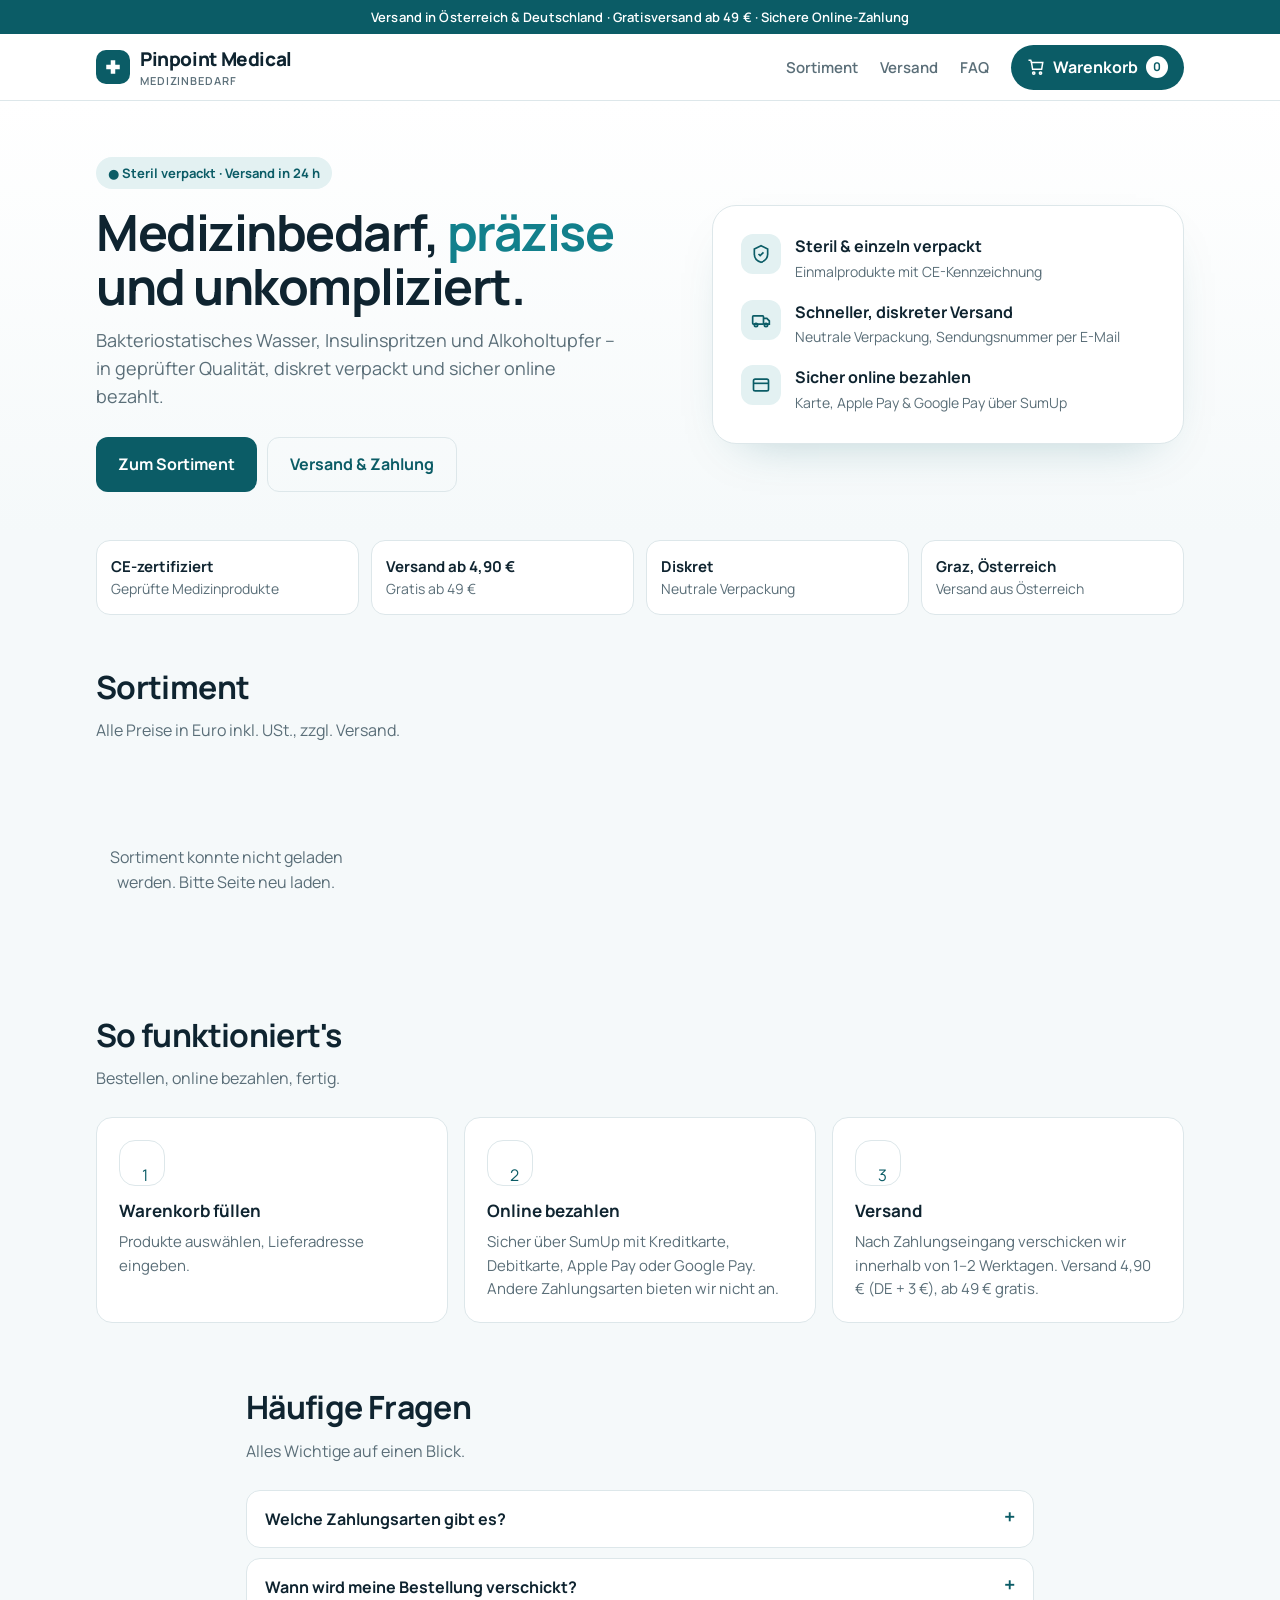
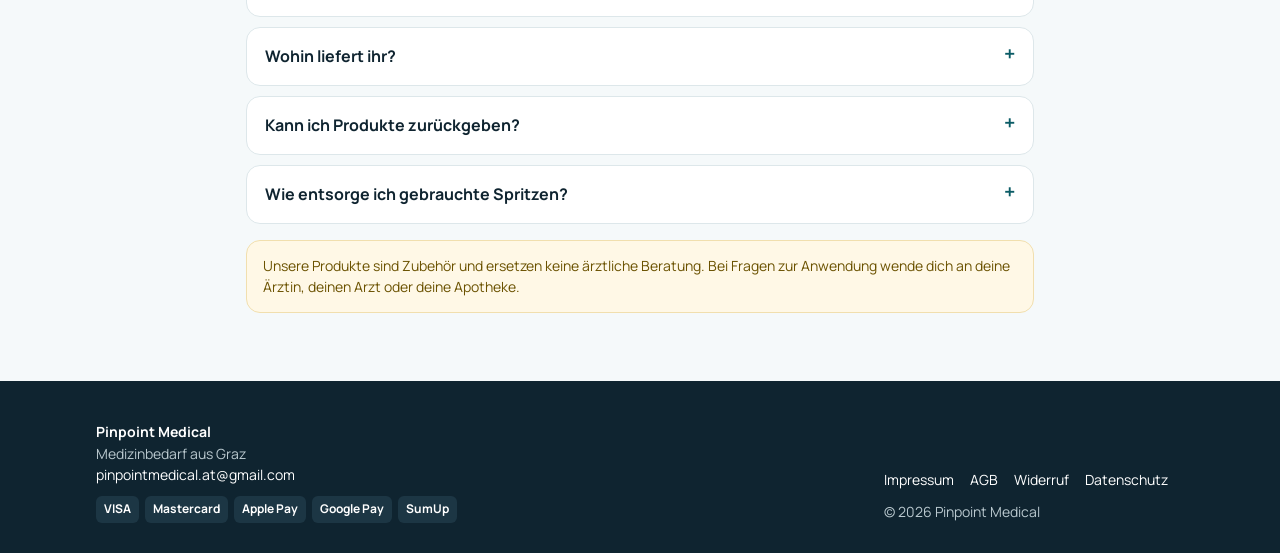
==== index.html @ 658f66cd "Pinpoint Medical Online-Shop mit SumUp-Zahlung Co-Authored-By: Claude Opus 5.5 <noreply@anthropic.co" ====
<!doctype html>
<html lang="de">
<head>
<meta charset="utf-8">
<meta name="viewport" content="width=device-width, initial-scale=1">
<title>Pinpoint Medical – Medizinbedarf online</title>
<meta name="description" content="Bakteriostatisches Wasser, Insulinspritzen und Alkoholtupfer – steril verpackt, sicher online bezahlt, schneller Versand in Österreich.">
<meta name="theme-color" content="#0B5C66">
<link rel="icon" href="data:image/svg+xml,%3Csvg xmlns='http://www.w3.org/2000/svg' viewBox='0 0 32 32'%3E%3Crect width='32' height='32' rx='8' fill='%230B5C66'/%3E%3Cpath d='M13 7h6v6h6v6h-6v6h-6v-6H7v-6h6z' fill='%23fff'/%3E%3C/svg%3E">
<link rel="preconnect" href="https://fonts.googleapis.com"><link rel="preconnect" href="https://fonts.gstatic.com" crossorigin>
<link href="https://fonts.googleapis.com/css2?family=Manrope:wght@400;500;600;700;800&display=swap" rel="stylesheet">
<style>
:root{--ink:#0F2430;--muted:#5A6E78;--line:#DDE7EA;--bg:#F5F9FA;--card:#fff;--brand:#0B5C66;--brand2:#12808C;--soft:#E3F1F2;--ok:#1C7C4A;--err:#B3261E;--r:16px}
*{box-sizing:border-box}html{scroll-behavior:smooth}
body{margin:0;font-family:Manrope,system-ui,sans-serif;color:var(--ink);background:var(--bg);font-size:16px;line-height:1.55;-webkit-font-smoothing:antialiased}
a{color:var(--brand)}button{font:inherit;cursor:pointer}
.wrap{max-width:1120px;margin:0 auto;padding:0 16px}
/* Kopfzeile */
.top{background:var(--brand);color:#fff;font-size:13px;text-align:center;padding:7px 12px;font-weight:600;letter-spacing:.01em}
header{position:sticky;top:0;z-index:20;background:rgba(255,255,255,.94);backdrop-filter:blur(10px);border-bottom:1px solid var(--line)}
header .wrap{display:flex;align-items:center;justify-content:space-between;height:66px}
.logo{display:flex;align-items:center;gap:10px;text-decoration:none;color:var(--ink);font-weight:800;font-size:19px;letter-spacing:-.02em}
.logo i{width:34px;height:34px;border-radius:10px;background:var(--brand);display:grid;place-items:center}
.logo small{display:block;font-size:11px;font-weight:600;color:var(--muted);letter-spacing:.08em;text-transform:uppercase;margin-top:-3px}
nav a{color:var(--muted);text-decoration:none;font-weight:600;font-size:15px;margin-right:22px}nav a:hover{color:var(--brand)}
.cartbtn{display:flex;align-items:center;gap:8px;background:var(--brand);color:#fff;border:0;border-radius:999px;padding:10px 16px;font-weight:700}
.cartbtn .n{background:#fff;color:var(--brand);border-radius:999px;min-width:22px;height:22px;display:grid;place-items:center;font-size:12px;padding:0 6px}
@media(max-width:720px){nav{display:none}}
/* Hero */
.hero{background:linear-gradient(180deg,#fff 0%,var(--bg) 100%);padding:56px 0 40px}
.hero .wrap{display:grid;grid-template-columns:1.1fr .9fr;gap:40px;align-items:center}
.badge{display:inline-flex;gap:8px;align-items:center;background:var(--soft);color:var(--brand);font-weight:700;font-size:13px;padding:6px 12px;border-radius:999px}
h1{font-size:clamp(32px,5vw,50px);line-height:1.08;letter-spacing:-.03em;margin:16px 0 14px}
h1 span{color:var(--brand2)}
.lead{color:var(--muted);font-size:18px;max-width:520px;margin:0 0 26px}
.btn{display:inline-flex;align-items:center;justify-content:center;gap:8px;background:var(--brand);color:#fff;border:0;border-radius:12px;padding:14px 22px;font-weight:700;text-decoration:none;transition:background .15s}
.btn:hover{background:#094850}.btn.ghost{background:transparent;color:var(--brand);border:1.5px solid var(--line)}
.btn:disabled{opacity:.5;cursor:not-allowed}
.hero-card{background:var(--card);border:1px solid var(--line);border-radius:24px;padding:28px;box-shadow:0 20px 50px -30px rgba(11,92,102,.35)}
.hero-card ul{list-style:none;margin:0;padding:0;display:grid;gap:16px}
.hero-card li{display:flex;gap:14px;align-items:flex-start}
.hero-card li b{display:block}.hero-card li span{color:var(--muted);font-size:14px}
.ic{flex:none;width:40px;height:40px;border-radius:12px;background:var(--soft);display:grid;place-items:center;color:var(--brand)}
@media(max-width:860px){.hero .wrap{grid-template-columns:1fr}.hero{padding-top:36px}}
/* Vertrauensleiste */
.trust{display:grid;grid-template-columns:repeat(4,1fr);gap:12px;margin:8px 0 0}
.trust div{background:var(--card);border:1px solid var(--line);border-radius:14px;padding:14px;font-size:14px;color:var(--muted)}
.trust b{display:block;color:var(--ink);font-size:15px}
@media(max-width:860px){.trust{grid-template-columns:repeat(2,1fr)}}
section{padding:48px 0}
h2{font-size:clamp(24px,3.4vw,32px);letter-spacing:-.02em;margin:0 0 6px}
.sub{color:var(--muted);margin:0 0 26px}
/* Kategorien */
.tabs{display:flex;gap:8px;flex-wrap:wrap;margin-bottom:20px}
.tabs button{border:1.5px solid var(--line);background:#fff;border-radius:999px;padding:8px 16px;font-weight:600;color:var(--muted)}
.tabs button.on{background:var(--ink);border-color:var(--ink);color:#fff}
/* Produkte */
.grid{display:grid;grid-template-columns:repeat(auto-fill,minmax(250px,1fr));gap:16px}
.p{background:var(--card);border:1px solid var(--line);border-radius:var(--r);display:flex;flex-direction:column;overflow:hidden;transition:box-shadow .2s,transform .2s}
.p:hover{box-shadow:0 14px 34px -22px rgba(15,36,48,.4);transform:translateY(-2px)}
.p .img{height:150px;background:linear-gradient(135deg,var(--soft),#F4FAFA);display:grid;place-items:center;color:var(--brand);position:relative}
.p .tag{position:absolute;top:12px;left:12px;background:#fff;border:1px solid var(--line);font-size:12px;font-weight:700;color:var(--muted);padding:3px 10px;border-radius:999px}
.p .body{padding:16px 16px 18px;display:flex;flex-direction:column;gap:6px;flex:1}
.p h3{margin:0;font-size:17px;letter-spacing:-.01em}
.p .var{color:var(--brand);font-weight:700;font-size:14px}
.p .desc{color:var(--muted);font-size:14px;margin:0;flex:1}
.p .row{display:flex;align-items:center;justify-content:space-between;margin-top:10px}
.p .price{font-weight:800;font-size:20px}.p .price small{display:block;font-size:11px;font-weight:600;color:var(--muted)}
.add{background:var(--brand);color:#fff;border:0;border-radius:10px;padding:10px 14px;font-weight:700}
.add:disabled{background:#B8C6CB}
.qty{display:flex;align-items:center;border:1.5px solid var(--line);border-radius:10px;overflow:hidden}
.qty button{border:0;background:#fff;width:34px;height:36px;font-size:18px;color:var(--brand)}
.qty span{min-width:28px;text-align:center;font-weight:700}
.stock{font-size:12px;font-weight:600;color:var(--ok)}.stock.low{color:#B26A00}.stock.out{color:var(--err)}
/* Info */
.info{display:grid;grid-template-columns:repeat(3,1fr);gap:16px}
.info div{background:var(--card);border:1px solid var(--line);border-radius:var(--r);padding:22px}
.info h3{margin:12px 0 6px;font-size:17px}.info p{margin:0;color:var(--muted);font-size:15px}
@media(max-width:860px){.info{grid-template-columns:1fr}}
details{background:var(--card);border:1px solid var(--line);border-radius:14px;padding:16px 18px;margin-bottom:10px}
summary{font-weight:700;cursor:pointer;list-style:none;display:flex;justify-content:space-between;gap:12px}
summary::after{content:"+";color:var(--brand);font-size:20px;line-height:1}details[open] summary::after{content:"–"}
details p{color:var(--muted);margin:10px 0 0}
.notice{background:#FFF8E6;border:1px solid #F1DFAE;color:#6B5200;border-radius:14px;padding:14px 16px;font-size:14px}
footer{background:var(--ink);color:#B9C8CE;padding:40px 0 30px;font-size:14px;margin-top:20px}
footer .wrap{display:flex;justify-content:space-between;gap:24px;flex-wrap:wrap}
footer a{color:#fff;text-decoration:none;margin-right:16px}footer b{color:#fff}
.pay{display:flex;gap:6px;flex-wrap:wrap;margin-top:10px}.pay span{background:#1C3644;border-radius:6px;padding:4px 8px;font-size:12px;font-weight:700;color:#fff}
/* Warenkorb */
.scrim{position:fixed;inset:0;background:rgba(15,36,48,.4);opacity:0;pointer-events:none;transition:opacity .2s;z-index:40}
.scrim.on{opacity:1;pointer-events:auto}
.drawer{position:fixed;top:0;right:0;height:100%;width:min(440px,100%);background:#fff;z-index:50;transform:translateX(100%);transition:transform .25s ease;display:flex;flex-direction:column}
.drawer.on{transform:none}
.d-head{display:flex;justify-content:space-between;align-items:center;padding:18px 20px;border-bottom:1px solid var(--line)}
.d-head h2{font-size:20px;margin:0}
.x{border:0;background:var(--bg);width:36px;height:36px;border-radius:10px;font-size:18px}
.d-body{flex:1;overflow:auto;padding:16px 20px 24px}
.li{display:flex;gap:12px;align-items:center;padding:12px 0;border-bottom:1px solid var(--line)}
.li .t{flex:1;font-size:14px}.li .t b{display:block;font-size:15px}.li .t span{color:var(--muted)}
.li .sum{font-weight:700;min-width:64px;text-align:right}
.tot{margin:14px 0;font-size:15px}.tot div{display:flex;justify-content:space-between;padding:3px 0}
.tot .g{font-weight:800;font-size:18px;border-top:1px solid var(--line);margin-top:6px;padding-top:10px}
.hint{font-size:13px;color:var(--brand);background:var(--soft);border-radius:10px;padding:8px 12px}
form{display:grid;gap:10px;margin-top:6px}
form h3{margin:14px 0 2px;font-size:16px}
.two{display:grid;grid-template-columns:1fr 2fr;gap:10px}
label{font-size:13px;font-weight:600;color:var(--muted);display:grid;gap:4px}
input,select,textarea{font:inherit;font-size:16px;border:1.5px solid var(--line);border-radius:10px;padding:11px 12px;color:var(--ink);background:#fff;width:100%}
input:focus,select:focus,textarea:focus{outline:none;border-color:var(--brand2);box-shadow:0 0 0 3px var(--soft)}
.chk{display:flex;gap:10px;align-items:flex-start;font-weight:500;color:var(--ink);font-size:14px}.chk input{width:18px;height:18px;margin-top:2px;flex:none}
.err{color:var(--err);font-size:14px;font-weight:600;min-height:1em}
.empty{text-align:center;color:var(--muted);padding:40px 0}
.done{text-align:center;padding:24px 0}.done .ok{width:64px;height:64px;border-radius:50%;background:#E3F4EA;color:var(--ok);display:grid;place-items:center;margin:0 auto 14px;font-size:30px}
.secure{display:flex;gap:8px;align-items:center;justify-content:center;font-size:13px;color:var(--muted)}
dialog{border:0;border-radius:18px;padding:24px;max-width:640px;width:calc(100% - 32px);max-height:85vh;color:var(--ink)}
dialog::backdrop{background:rgba(15,36,48,.5)}dialog h2{font-size:22px}dialog h3{font-size:16px;margin:16px 0 4px}dialog p{color:var(--muted);margin:0 0 8px}
.toast{position:fixed;left:50%;bottom:22px;transform:translate(-50%,30px);opacity:0;background:var(--ink);color:#fff;padding:12px 18px;border-radius:12px;font-weight:600;font-size:14px;transition:.25s;z-index:60}
.toast.on{opacity:1;transform:translate(-50%,0)}
</style>
</head>
<body>
<div class="top">Versand in Österreich & Deutschland · Gratisversand ab <span class="gratisAb">49 €</span> · Sichere Online-Zahlung</div>
<header><div class="wrap">
  <a class="logo" href="#"><i><svg width="18" height="18" viewBox="0 0 24 24" fill="#fff"><path d="M9 3h6v6h6v6h-6v6H9v-6H3V9h6z"/></svg></i><div>Pinpoint Medical<small>Medizinbedarf</small></div></a>
  <div style="display:flex;align-items:center"><nav><a href="#shop">Sortiment</a><a href="#versand">Versand</a><a href="#faq">FAQ</a></nav>
  <button class="cartbtn" id="openCart" aria-label="Warenkorb öffnen"><svg width="18" height="18" viewBox="0 0 24 24" fill="none" stroke="currentColor" stroke-width="2"><path d="M6 6h15l-1.5 9h-12z"/><path d="M6 6 5 3H2"/><circle cx="9" cy="20" r="1.5"/><circle cx="18" cy="20" r="1.5"/></svg>Warenkorb <span class="n" id="count">0</span></button></div>
</div></header>

<main>
<div class="hero"><div class="wrap">
  <div>
    <span class="badge">● Steril verpackt · Versand in 24 h</span>
    <h1>Medizinbedarf, <span>präzise</span> und unkompliziert.</h1>
    <p class="lead">Bakteriostatisches Wasser, Insulinspritzen und Alkoholtupfer – in geprüfter Qualität, diskret verpackt und sicher online bezahlt.</p>
    <div style="display:flex;gap:10px;flex-wrap:wrap"><a class="btn" href="#shop">Zum Sortiment</a><a class="btn ghost" href="#versand">Versand & Zahlung</a></div>
  </div>
  <div class="hero-card"><ul>
    <li><div class="ic"><svg width="20" height="20" viewBox="0 0 24 24" fill="none" stroke="currentColor" stroke-width="2"><path d="M12 2 4 6v6c0 5 3.5 8.5 8 10 4.5-1.5 8-5 8-10V6z"/><path d="m9 12 2 2 4-4"/></svg></div><div><b>Steril & einzeln verpackt</b><span>Einmalprodukte mit CE-Kennzeichnung</span></div></li>
    <li><div class="ic"><svg width="20" height="20" viewBox="0 0 24 24" fill="none" stroke="currentColor" stroke-width="2"><rect x="2" y="7" width="13" height="10" rx="1"/><path d="M15 10h4l3 3v4h-7"/><circle cx="6" cy="18" r="2"/><circle cx="18" cy="18" r="2"/></svg></div><div><b>Schneller, diskreter Versand</b><span>Neutrale Verpackung, Sendungsnummer per E-Mail</span></div></li>
    <li><div class="ic"><svg width="20" height="20" viewBox="0 0 24 24" fill="none" stroke="currentColor" stroke-width="2"><rect x="3" y="5" width="18" height="14" rx="2"/><path d="M3 10h18"/></svg></div><div><b>Sicher online bezahlen</b><span>Karte, Apple Pay & Google Pay über SumUp</span></div></li>
  </ul></div>
</div></div>

<div class="wrap"><div class="trust">
  <div><b>CE-zertifiziert</b>Geprüfte Medizinprodukte</div>
  <div><b>Versand ab <span class="versandTxt">4,90 €</span></b>Gratis ab <span class="gratisAb">49 €</span></div>
  <div><b>Diskret</b>Neutrale Verpackung</div>
  <div><b>Graz, Österreich</b>Versand aus Österreich</div>
</div></div>

<section id="shop"><div class="wrap">
  <h2>Sortiment</h2>
  <p class="sub">Alle Preise in Euro inkl. USt., zzgl. Versand.</p>
  <div class="tabs" id="tabs"></div>
  <div class="grid" id="grid"><p class="empty">Sortiment wird geladen …</p></div>
</div></section>

<section id="versand" style="padding-top:12px"><div class="wrap">
  <h2>So funktioniert's</h2><p class="sub">Bestellen, online bezahlen, fertig.</p>
  <div class="info">
    <div><div class="ic">1</div><h3>Warenkorb füllen</h3><p>Produkte auswählen, Lieferadresse eingeben.</p></div>
    <div><div class="ic">2</div><h3>Online bezahlen</h3><p>Sicher über SumUp mit Kreditkarte, Debitkarte, Apple Pay oder Google Pay. Andere Zahlungsarten bieten wir nicht an.</p></div>
    <div><div class="ic">3</div><h3>Versand</h3><p>Nach Zahlungseingang verschicken wir innerhalb von 1–2 Werktagen. Versand <span class="versandTxt">4,90 €</span> (DE + 3 €), ab <span class="gratisAb">49 €</span> gratis.</p></div>
  </div>
</div></section>

<section id="faq" style="padding-top:12px"><div class="wrap" style="max-width:820px">
  <h2>Häufige Fragen</h2><p class="sub">Alles Wichtige auf einen Blick.</p>
  <details><summary>Welche Zahlungsarten gibt es?</summary><p>Ausschließlich Online-Zahlung über SumUp: Kredit- und Debitkarten (Visa, Mastercard, Maestro), Apple Pay und Google Pay. Keine Vorkasse per Überweisung, keine Nachnahme.</p></details>
  <details><summary>Wann wird meine Bestellung verschickt?</summary><p>Sobald die Zahlung bestätigt ist, in der Regel innerhalb von 1–2 Werktagen. Du bekommst eine Bestätigung per E-Mail.</p></details>
  <details><summary>Wohin liefert ihr?</summary><p>Nach Österreich und Deutschland.</p></details>
  <details><summary>Kann ich Produkte zurückgeben?</summary><p>Aus Hygienegründen sind geöffnete Sterilprodukte vom Rücktritt ausgeschlossen. Ungeöffnete, versiegelte Ware kannst du innerhalb von 14 Tagen zurückschicken – Details in den AGB.</p></details>
  <details><summary>Wie entsorge ich gebrauchte Spritzen?</summary><p>Gebrauchte Kanülen nie in den Hausmüll werfen. Sammle sie in einem durchstichsicheren Behälter und gib sie in einer Apotheke oder beim Altstoffsammelzentrum ab.</p></details>
  <div class="notice" style="margin-top:16px">Unsere Produkte sind Zubehör und ersetzen keine ärztliche Beratung. Bei Fragen zur Anwendung wende dich an deine Ärztin, deinen Arzt oder deine Apotheke.</div>
</div></section>
</main>

<footer><div class="wrap">
  <div><b>Pinpoint Medical</b><br>Medizinbedarf aus Graz<br><span id="ftMail"></span><div class="pay"><span>VISA</span><span>Mastercard</span><span>Apple Pay</span><span>Google Pay</span><span>SumUp</span></div></div>
  <div style="align-self:flex-end"><a href="#" data-legal="impressum">Impressum</a><a href="#" data-legal="agb">AGB</a><a href="#" data-legal="widerruf">Widerruf</a><a href="#" data-legal="datenschutz">Datenschutz</a><div style="margin-top:10px">© <span id="yr"></span> Pinpoint Medical</div></div>
</div></footer>

<div class="scrim" id="scrim"></div>
<aside class="drawer" id="drawer" aria-label="Warenkorb" aria-hidden="true">
  <div class="d-head"><h2 id="dTitle">Warenkorb</h2><button class="x" id="closeCart" aria-label="Schließen">✕</button></div>
  <div class="d-body" id="dBody"></div>
</aside>
<dialog id="legalDlg"><div id="legalBody"></div><button class="btn" id="legalClose" style="margin-top:12px">Schließen</button></dialog>
<div class="toast" id="toast"></div>

<script>
/* ============ EINSTELLUNGEN – hier anpassen ============ */
const CONFIG = {
  email: "pinpointmedical.at@gmail.com",   // Kontakt-E-Mail (anpassen)
  supabaseUrl: "https://smjspmfvdjvyohpoqxgl.supabase.co",
  supabaseKey: "eyJhbGciOiJIUzI1NiIsInR5cCI6IkpXVCJ9.eyJpc3MiOiJzdXBhYmFzZSIsInJlZiI6InNtanNwbWZ2ZGp2eW9ocG9xeGdsIiwicm9sZSI6ImFub24iLCJpYXQiOjE3OTM0NDI0NjcsImV4cCI6MjEwOTAxODQ2N30.qigoZ7S6dn5lZDXcOxsTQDolnVPsaod2UH-9Ns1M5ak",
  impressum: {             // Pflicht laut ECG/UGB – vor Veröffentlichung ausfüllen!
    name: "[Vor- und Nachname / Firma]",
    address: "[Straße Nr., 8010 Graz]",
    email: "pinpointmedical.at@gmail.com",
    phone: "[Telefonnummer]",
    gewerbe: "Handelsgewerbe, Gewerbebehörde: Magistrat Graz",
    uid: "[UID-Nummer, falls vorhanden]",
    kammer: "Wirtschaftskammer Steiermark"
  }
};
/* ======================================================= */
const H = { apikey: CONFIG.supabaseKey, Authorization: `Bearer ${CONFIG.supabaseKey}` };
const $ = id => document.getElementById(id);
const eur = n => Number(n).toLocaleString("de-AT", { style:"currency", currency:"EUR" });
const esc = s => String(s ?? "").replace(/[&<>"']/g, c => ({ "&":"&amp;","<":"&lt;",">":"&gt;",'"':"&quot;","'":"&#39;" }[c]));
const store = { get(k){ try{ return JSON.parse(localStorage.getItem(k)); }catch{ return null; } }, set(k,v){ try{ localStorage.setItem(k, JSON.stringify(v)); }catch{} }, del(k){ try{ localStorage.removeItem(k); }catch{} } };
const toast = t => { const el = $("toast"); el.textContent = t; el.classList.add("on"); clearTimeout(toast.t); toast.t = setTimeout(() => el.classList.remove("on"), 1800); };

let PRODUKTE = [], EINST = { versand: 4.90, gratis_ab: 49, shop_offen: true }, KAT = "Alle";
let CART = store.get("pm_cart") || {};          // { id: menge }
let VIEW = "cart";                               // cart | checkout | paying | done
let ORDER = store.get("pm_order") || null;       // { id, code, gesamt }
const save = () => store.set("pm_cart", CART);

const ICONS = {
  "Lösungen": `<svg width="64" height="64" viewBox="0 0 64 64" fill="none" stroke="currentColor" stroke-width="2.5" stroke-linejoin="round"><rect x="24" y="6" width="16" height="8" rx="2"/><path d="M26 14v6c-6 2-8 6-8 12v20a6 6 0 0 0 6 6h16a6 6 0 0 0 6-6V32c0-6-2-10-8-12v-6"/><path d="M18 38h28" opacity=".5"/><rect x="24" y="42" width="16" height="9" rx="2" fill="currentColor" opacity=".15"/></svg>`,
  "Spritzen": `<svg width="70" height="70" viewBox="0 0 64 64" fill="none" stroke="currentColor" stroke-width="2.5" stroke-linecap="round"><path d="m44 8 12 12M50 14l-6 6M47 17 19 45l-7 1 1-7 28-28z"/><path d="m13 51-7 7"/><path d="m28 30 4 4M34 24l4 4" opacity=".5"/></svg>`,
  "Desinfektion": `<svg width="64" height="64" viewBox="0 0 64 64" fill="none" stroke="currentColor" stroke-width="2.5" stroke-linejoin="round"><rect x="10" y="16" width="44" height="32" rx="4"/><path d="M10 24h44" opacity=".5"/><path d="M32 30v12M26 36h12"/></svg>`
};
const icon = k => ICONS[k] || ICONS["Desinfektion"];

async function laden(){
  try{
    const [p, e] = await Promise.all([
      fetch(`${CONFIG.supabaseUrl}/rest/v1/pm_produkte?select=*&order=sort.asc`, { headers:H, cache:"no-store" }).then(r => r.json()),
      fetch(`${CONFIG.supabaseUrl}/rest/v1/pm_einstellungen?select=*&id=eq.1`, { headers:H, cache:"no-store" }).then(r => r.json())
    ]);
    if (Array.isArray(p)) PRODUKTE = p;
    if (Array.isArray(e) && e[0]) EINST = e[0];
    for (const id in CART) if (!PRODUKTE.find(x => x.id === id)) delete CART[id];
    save(); renderShop(); render();
  }catch{ $("grid").innerHTML = `<p class="empty">Sortiment konnte nicht geladen werden. Bitte Seite neu laden.</p>`; }
}
function bestand(p){ return p.bestand == null ? Infinity : p.bestand; }

function renderShop(){
  document.querySelectorAll(".versandTxt").forEach(el => el.textContent = eur(EINST.versand));
  document.querySelectorAll(".gratisAb").forEach(el => el.textContent = eur(EINST.gratis_ab).replace(",00",""));
  const kats = ["Alle", ...new Set(PRODUKTE.map(p => p.kategorie))];
  $("tabs").innerHTML = kats.map(k => `<button type="button" data-k="${esc(k)}" class="${k === KAT ? "on" : ""}">${esc(k)}</button>`).join("");
  const liste = PRODUKTE.filter(p => KAT === "Alle" || p.kategorie === KAT);
  $("grid").innerHTML = liste.map(p => {
    const b = bestand(p), q = CART[p.id] || 0;
    const st = b === Infinity ? `<span class="stock">● Auf Lager</span>` : b <= 0 ? `<span class="stock out">● Ausverkauft</span>` : b < 10 ? `<span class="stock low">● Nur noch ${b} Stück</span>` : `<span class="stock">● Auf Lager</span>`;
    const ctrl = !EINST.shop_offen ? `<button class="add" disabled>Pausiert</button>`
      : b <= 0 ? `<button class="add" disabled>Ausverkauft</button>`
      : q ? `<div class="qty"><button data-dec="${p.id}" aria-label="Weniger">−</button><span>${q}</span><button data-inc="${p.id}" aria-label="Mehr">+</button></div>`
      : `<button class="add" data-inc="${p.id}">Hinzufügen</button>`;
    return `<article class="p"><div class="img"><span class="tag">${esc(p.kategorie)}</span>${icon(p.kategorie)}</div>
      <div class="body"><h3>${esc(p.name)}</h3><div class="var">${esc(p.variante || "")}</div><p class="desc">${esc(p.beschreibung || "")}</p>${st}
      <div class="row"><div class="price">${eur(p.preis)}<small>inkl. USt.</small></div>${ctrl}</div></div></article>`;
  }).join("") || `<p class="empty">Keine Produkte in dieser Kategorie.</p>`;
}
$("tabs").onclick = e => { const k = e.target.dataset.k; if (k){ KAT = k; renderShop(); } };

function aendern(id, d){
  const p = PRODUKTE.find(x => x.id === id); if (!p) return;
  const n = Math.max(0, Math.min((CART[id] || 0) + d, bestand(p), 50));
  if (d > 0 && n === (CART[id] || 0)) { toast("Mehr ist gerade nicht lagernd."); return; }
  if (n) CART[id] = n; else delete CART[id];
  if (d > 0 && n === 1) toast("Zum Warenkorb hinzugefügt");
  save(); renderShop(); render();
}
document.addEventListener("click", e => {
  const inc = e.target.closest("[data-inc]"), dec = e.target.closest("[data-dec]");
  if (inc) aendern(inc.dataset.inc, 1); if (dec) aendern(dec.dataset.dec, -1);
});

function summen(){
  const pos = Object.entries(CART).map(([id, m]) => ({ p: PRODUKTE.find(x => x.id === id), m })).filter(x => x.p);
  const zw = pos.reduce((s, x) => s + x.p.preis * x.m, 0);
  return { pos, zw, n: pos.reduce((s, x) => s + x.m, 0) };
}
function versand(zw, land){ return (zw >= EINST.gratis_ab ? 0 : Number(EINST.versand)) + (land === "DE" ? 3 : 0); }

function render(){
  const { pos, zw, n } = summen();
  $("count").textContent = n;
  const B = $("dBody");
  if (VIEW === "done" && ORDER){
    $("dTitle").textContent = "Danke!";
    B.innerHTML = `<div class="done"><div class="ok">✓</div><h2 style="font-size:22px">Zahlung erhalten</h2>
      <p class="sub" style="margin:6px 0 18px">Bestellung <b>#${esc(ORDER.code)}</b> über ${eur(ORDER.gesamt)} ist bezahlt. Wir verschicken sie in 1–2 Werktagen und melden uns per E-Mail.</p>
      <button class="btn" id="weiter">Weiter einkaufen</button></div>`; return;
  }
  if (VIEW === "paying" && ORDER){
    $("dTitle").textContent = "Zahlung";
    B.innerHTML = `<div class="done"><div class="ok" style="background:var(--soft);color:var(--brand)">€</div><h2 style="font-size:20px">Bestellung #${esc(ORDER.code)}</h2>
      <p class="sub" style="margin:6px 0 18px">Offen: <b>${eur(ORDER.gesamt)}</b>. Die Bestellung wird erst nach erfolgreicher Online-Zahlung bearbeitet.</p>
      <div style="display:grid;gap:8px"><button class="btn" id="payNow">Jetzt bezahlen</button><button class="btn ghost" id="payCheck">Ich habe bezahlt – Status prüfen</button></div>
      <p class="err" id="payMsg" style="margin-top:12px"></p><button type="button" id="payCancel" style="border:0;background:none;color:var(--muted);text-decoration:underline;margin-top:6px">Abbrechen und neu bestellen</button></div>`; return;
  }
  $("dTitle").textContent = VIEW === "checkout" ? "Kasse" : "Warenkorb";
  if (!pos.length){ B.innerHTML = `<div class="empty">Dein Warenkorb ist leer.<br><br><button class="btn" id="zumShop">Zum Sortiment</button></div>`; return; }
  const land = ($("fLand") && $("fLand").value) || (store.get("pm_kunde") || {}).land || "AT";
  const vs = versand(zw, land);
  const items = pos.map(({ p, m }) => `<div class="li"><div class="t"><b>${esc(p.name)}</b><span>${esc(p.variante || "")} · ${eur(p.preis)}</span></div>
    <div class="qty"><button data-dec="${p.id}">−</button><span>${m}</span><button data-inc="${p.id}">+</button></div><div class="sum">${eur(p.preis * m)}</div></div>`).join("");
  const tot = `<div class="tot"><div><span>Zwischensumme</span><span>${eur(zw)}</span></div><div><span>Versand${land === "DE" ? " (Deutschland)" : ""}</span><span>${vs ? eur(vs) : "gratis"}</span></div>
    <div class="g"><span>Gesamt</span><span>${eur(zw + vs)}</span></div><div style="font-size:12px;color:var(--muted)">inkl. USt.</div></div>
    ${zw < EINST.gratis_ab ? `<div class="hint">Noch ${eur(EINST.gratis_ab - zw)} bis zum Gratisversand.</div>` : ""}`;
  if (VIEW === "cart"){ B.innerHTML = items + tot + `<button class="btn" id="toCheckout" style="width:100%;margin-top:14px">Zur Kasse</button>`; return; }
  const k = store.get("pm_kunde") || {};
  B.innerHTML = `${tot}<form id="orderForm" novalidate>
    <h3>Kontakt</h3>
    <label>Vor- und Nachname<input id="fName" autocomplete="name" value="${esc(k.name)}" required></label>
    <label>E-Mail<input id="fMail" type="email" autocomplete="email" value="${esc(k.email)}" required></label>
    <label>Telefon (optional)<input id="fTel" type="tel" autocomplete="tel" value="${esc(k.tel)}"></label>
    <h3>Lieferadresse</h3>
    <label>Straße und Hausnummer<input id="fStr" autocomplete="street-address" value="${esc(k.strasse)}" required></label>
    <div class="two"><label>PLZ<input id="fPlz" inputmode="numeric" autocomplete="postal-code" value="${esc(k.plz)}" required></label><label>Ort<input id="fOrt" autocomplete="address-level2" value="${esc(k.ort)}" required></label></div>
    <label>Land<select id="fLand"><option value="AT"${land === "AT" ? " selected" : ""}>Österreich</option><option value="DE"${land === "DE" ? " selected" : ""}>Deutschland</option></select></label>
    <label>Anmerkung (optional)<textarea id="fNotiz" rows="2" maxlength="500"></textarea></label>
    <label class="chk"><input type="checkbox" id="fAgb"><span>Ich akzeptiere die <a href="#" data-legal="agb">AGB</a> und habe die <a href="#" data-legal="widerruf">Widerrufsbelehrung</a> und <a href="#" data-legal="datenschutz">Datenschutzerklärung</a> gelesen.</span></label>
    <label class="chk"><input type="checkbox" id="fMerk" ${k.name ? "checked" : ""}><span>Meine Daten auf diesem Gerät merken</span></label>
    <p class="err" id="err"></p>
    <button class="btn" id="send" type="submit">Zahlungspflichtig bestellen · ${eur(zw + vs)}</button>
    <div class="secure"><svg width="14" height="14" viewBox="0 0 24 24" fill="none" stroke="currentColor" stroke-width="2"><rect x="5" y="11" width="14" height="10" rx="2"/><path d="M8 11V7a4 4 0 0 1 8 0v4"/></svg>Weiter zur sicheren Zahlung über SumUp</div>
    <button type="button" id="back" style="border:0;background:none;color:var(--muted);text-decoration:underline">← Zurück zum Warenkorb</button>
  </form>`;
}

$("dBody").addEventListener("click", e => {
  const id = e.target.id;
  if (id === "toCheckout"){ VIEW = "checkout"; render(); }
  if (id === "back"){ VIEW = "cart"; render(); }
  if (id === "zumShop" || id === "weiter"){ if (id === "weiter"){ VIEW = "cart"; ORDER = null; store.del("pm_order"); render(); } closeCart(); location.hash = "#shop"; }
  if (id === "payNow") zahlungStarten();
  if (id === "payCheck") zahlungPruefen(ORDER.id);
  if (id === "payCancel"){ ORDER = null; store.del("pm_order"); VIEW = "cart"; render(); }
});
$("dBody").addEventListener("change", e => { if (e.target.id === "fLand"){ const k = formDaten(); store.set("pm_tmp", k); render(); fuellen(k); } });
function formDaten(){ const v = id => ($(id) ? $(id).value.trim() : ""); return { name:v("fName"), email:v("fMail"), tel:v("fTel"), strasse:v("fStr"), plz:v("fPlz"), ort:v("fOrt"), land:v("fLand") || "AT", notiz:v("fNotiz") }; }
function fuellen(k){ const m = { fName:"name", fMail:"email", fTel:"tel", fStr:"strasse", fPlz:"plz", fOrt:"ort", fNotiz:"notiz" }; for (const f in m) if ($(f) && k[m[f]] != null) $(f).value = k[m[f]]; }

$("dBody").addEventListener("submit", async e => {
  e.preventDefault();
  const k = formDaten(), err = $("err");
  if (!k.name || !/^[^@\s]+@[^@\s]+\.[^@\s]+$/.test(k.email) || !k.strasse || !/^\d{4,5}$/.test(k.plz) || !k.ort){ err.textContent = "Bitte Name, gültige E-Mail und vollständige Lieferadresse angeben."; return; }
  if (!$("fAgb").checked){ err.textContent = "Bitte die AGB akzeptieren."; return; }
  if ($("fMerk").checked) store.set("pm_kunde", { ...k, notiz: undefined }); else store.del("pm_kunde");
  const btn = $("send"); btn.disabled = true; btn.textContent = "Bestellung wird angelegt …"; err.textContent = "";
  try{
    const r = await fetch(`${CONFIG.supabaseUrl}/rest/v1/rpc/pm_bestellung_anlegen`, { method:"POST", headers:{ ...H, "Content-Type":"application/json" },
      body: JSON.stringify({ p_kunde: k, p_positionen: Object.entries(CART).map(([id, menge]) => ({ id, menge })) }) });
    const j = await r.json();
    if (!r.ok) throw new Error(j.message || "Bestellung fehlgeschlagen.");
    ORDER = { id: j.id, code: j.code, gesamt: Number(j.gesamt), t: Date.now() }; store.set("pm_order", ORDER);
    VIEW = "paying"; render(); zahlungStarten();
  }catch(x){ err.textContent = x.message; btn.disabled = false; btn.textContent = "Zahlungspflichtig bestellen"; }
});

/* Online-Zahlung (SumUp) */
async function zahlung(body){
  const r = await fetch(`${CONFIG.supabaseUrl}/functions/v1/pm-zahlung`, { method:"POST", headers:{ ...H, "Content-Type":"application/json" }, body: JSON.stringify(body) });
  const j = await r.json().catch(() => ({})); if (!r.ok) throw new Error(j.error || "Zahlung nicht möglich."); return j;
}
const payMsg = t => { const el = $("payMsg"); if (el) el.textContent = t; };
async function zahlungStarten(){
  payMsg("Bezahlseite wird geöffnet …");
  try{ const j = await zahlung({ aktion:"start", id: ORDER.id, zurueck: location.origin + location.pathname });
    if (j.bezahlt) return bezahltFertig(); location.href = j.url; }
  catch(e){ payMsg(e.message + " Bitte nochmal versuchen."); }
}
async function zahlungPruefen(id, still){
  try{ const j = await zahlung({ aktion:"check", id });
    if (!ORDER || ORDER.id !== id) ORDER = { id, code: j.code, gesamt: Number(j.gesamt) };
    if (j.bezahlt) return bezahltFertig(), true;
    VIEW = "paying"; render(); if (!still) payMsg("Die Zahlung ist noch nicht angekommen. Warte kurz und prüf nochmal."); return false;
  }catch{ payMsg("Status konnte nicht geprüft werden. Bitte gleich nochmal versuchen."); return false; }
}
function bezahltFertig(){ CART = {}; save(); VIEW = "done"; store.del("pm_order"); renderShop(); render(); openCart(); }

/* Warenkorb öffnen/schließen */
function openCart(){ $("drawer").classList.add("on"); $("scrim").classList.add("on"); $("drawer").setAttribute("aria-hidden","false"); }
function closeCart(){ $("drawer").classList.remove("on"); $("scrim").classList.remove("on"); $("drawer").setAttribute("aria-hidden","true"); if (VIEW === "done"){ VIEW = "cart"; ORDER = null; render(); } }
$("openCart").onclick = () => { if (VIEW === "checkout" && !Object.keys(CART).length) VIEW = "cart"; render(); openCart(); };
$("closeCart").onclick = closeCart; $("scrim").onclick = closeCart;
document.addEventListener("keydown", e => { if (e.key === "Escape") closeCart(); });

/* Rückkehr von der SumUp-Bezahlseite */
(function(){
  const id = new URLSearchParams(location.search).get("bezahlt");
  if (id){ history.replaceState(null, "", location.pathname + location.hash);
    zahlungPruefen(id, true).then(ok => { openCart(); if (!ok) setTimeout(() => zahlungPruefen(id), 4000); }); }
  else if (ORDER && Date.now() - (ORDER.t || 0) < 60*60e3){ VIEW = "paying"; }
  else { ORDER = null; store.del("pm_order"); }
})();

/* Rechtstexte – vor dem Livegang rechtlich prüfen lassen */
const I = CONFIG.impressum;
const LEGAL = {
  impressum: `<h2>Impressum</h2><p>Informationspflicht laut § 5 ECG und § 25 MedienG</p>
    <h3>Anbieter</h3><p>${I.name}<br>${I.address}<br>E-Mail: ${I.email}<br>Telefon: ${I.phone}</p>
    <h3>Unternehmen</h3><p>Gewerbe: ${I.gewerbe}<br>UID: ${I.uid}<br>Mitglied der ${I.kammer}<br>Anwendbare Rechtsvorschriften: Gewerbeordnung, Medizinproduktegesetz, abrufbar unter ris.bka.gv.at</p>
    <h3>Online-Streitbeilegung</h3><p>Verbraucher können sich mit Beschwerden an die Internetbeschwerdestelle (ombudsmann.at) wenden.</p>`,
  agb: `<h2>AGB</h2>
    <h3>Geltungsbereich</h3><p>Diese Bedingungen gelten für alle Bestellungen bei Pinpoint Medical (${I.name}) über diese Website.</p>
    <h3>Vertragsabschluss</h3><p>Mit „Zahlungspflichtig bestellen“ gibst du ein verbindliches Angebot ab. Der Vertrag kommt mit erfolgreicher Online-Zahlung und unserer Bestätigung per E-Mail zustande. Nicht innerhalb von 60 Minuten bezahlte Bestellungen verfallen.</p>
    <h3>Preise und Zahlung</h3><p>Alle Preise in Euro inkl. USt. zzgl. Versandkosten. Die Zahlung erfolgt ausschließlich online über den Zahlungsdienstleister SumUp (Karte, Apple Pay, Google Pay).</p>
    <h3>Versand</h3><p>Versand nach Österreich und Deutschland innerhalb von 1–2 Werktagen nach Zahlungseingang. Versandkosten laut Warenkorb.</p>
    <h3>Gewährleistung</h3><p>Es gelten die gesetzlichen Gewährleistungsbestimmungen.</p>
    <h3>Hinweis</h3><p>Die Produkte sind gemäß Gebrauchsinformation zu verwenden. Sie ersetzen keine ärztliche Beratung.</p>`,
  widerruf: `<h2>Widerrufsbelehrung</h2>
    <p>Verbraucher können binnen 14 Tagen ab Erhalt der Ware ohne Angabe von Gründen vom Vertrag zurücktreten (§ 11 FAGG). Eine formlose Erklärung an ${I.email} genügt. Die Kosten der Rücksendung trägst du.</p>
    <h3>Ausnahme</h3><p>Kein Rücktrittsrecht besteht bei versiegelten Waren, die aus Gründen des Gesundheitsschutzes oder der Hygiene nicht zur Rückgabe geeignet sind, wenn ihre Versiegelung nach der Lieferung entfernt wurde (§ 18 Abs. 1 Z 5 FAGG). Das betrifft geöffnete Sterilverpackungen.</p>
    <h3>Erstattung</h3><p>Wir erstatten den Kaufpreis binnen 14 Tagen nach Eingang der Ware über dasselbe Zahlungsmittel.</p>`,
  datenschutz: `<h2>Datenschutz</h2>
    <p>Bestellung: Wir verarbeiten Name, E-Mail, optional Telefonnummer, Lieferadresse und bestellte Produkte zur Abwicklung und zum Versand (Art. 6 Abs. 1 lit. b DSGVO).</p>
    <p>Speicherung: Bestellungen liegen in unserer Datenbank (Auftragsverarbeiter: Supabase Inc.). Belegdaten bewahren wir 7 Jahre auf (§ 132 BAO).</p>
    <p>Zahlung: Die Zahlung wickelt SumUp Limited ab. Deine Kartendaten gibst du direkt bei SumUp ein; wir sehen sie nicht.</p>
    <p>Versand: Name und Adresse geben wir an das Versandunternehmen weiter.</p>
    <p>Lokal gespeichert: Warenkorb und – nur wenn du es auswählst – deine Kontaktdaten bleiben in deinem Browser. Keine Tracking-Cookies.</p>
    <p>Verantwortlich: ${I.name}, ${I.address}, ${I.email}. Du hast das Recht auf Auskunft, Berichtigung, Löschung und Beschwerde bei der Datenschutzbehörde.</p>`
};
document.addEventListener("click", e => { const k = e.target.dataset && e.target.dataset.legal; if (!k) return; e.preventDefault(); $("legalBody").innerHTML = LEGAL[k]; $("legalDlg").showModal(); });
$("legalClose").onclick = () => $("legalDlg").close();
$("yr").textContent = new Date().getFullYear();
$("ftMail").innerHTML = `<a href="mailto:${CONFIG.email}">${CONFIG.email}</a>`;

render(); laden();
document.addEventListener("visibilitychange", () => { if (!document.hidden) laden(); });
</script>
</body>
</html>
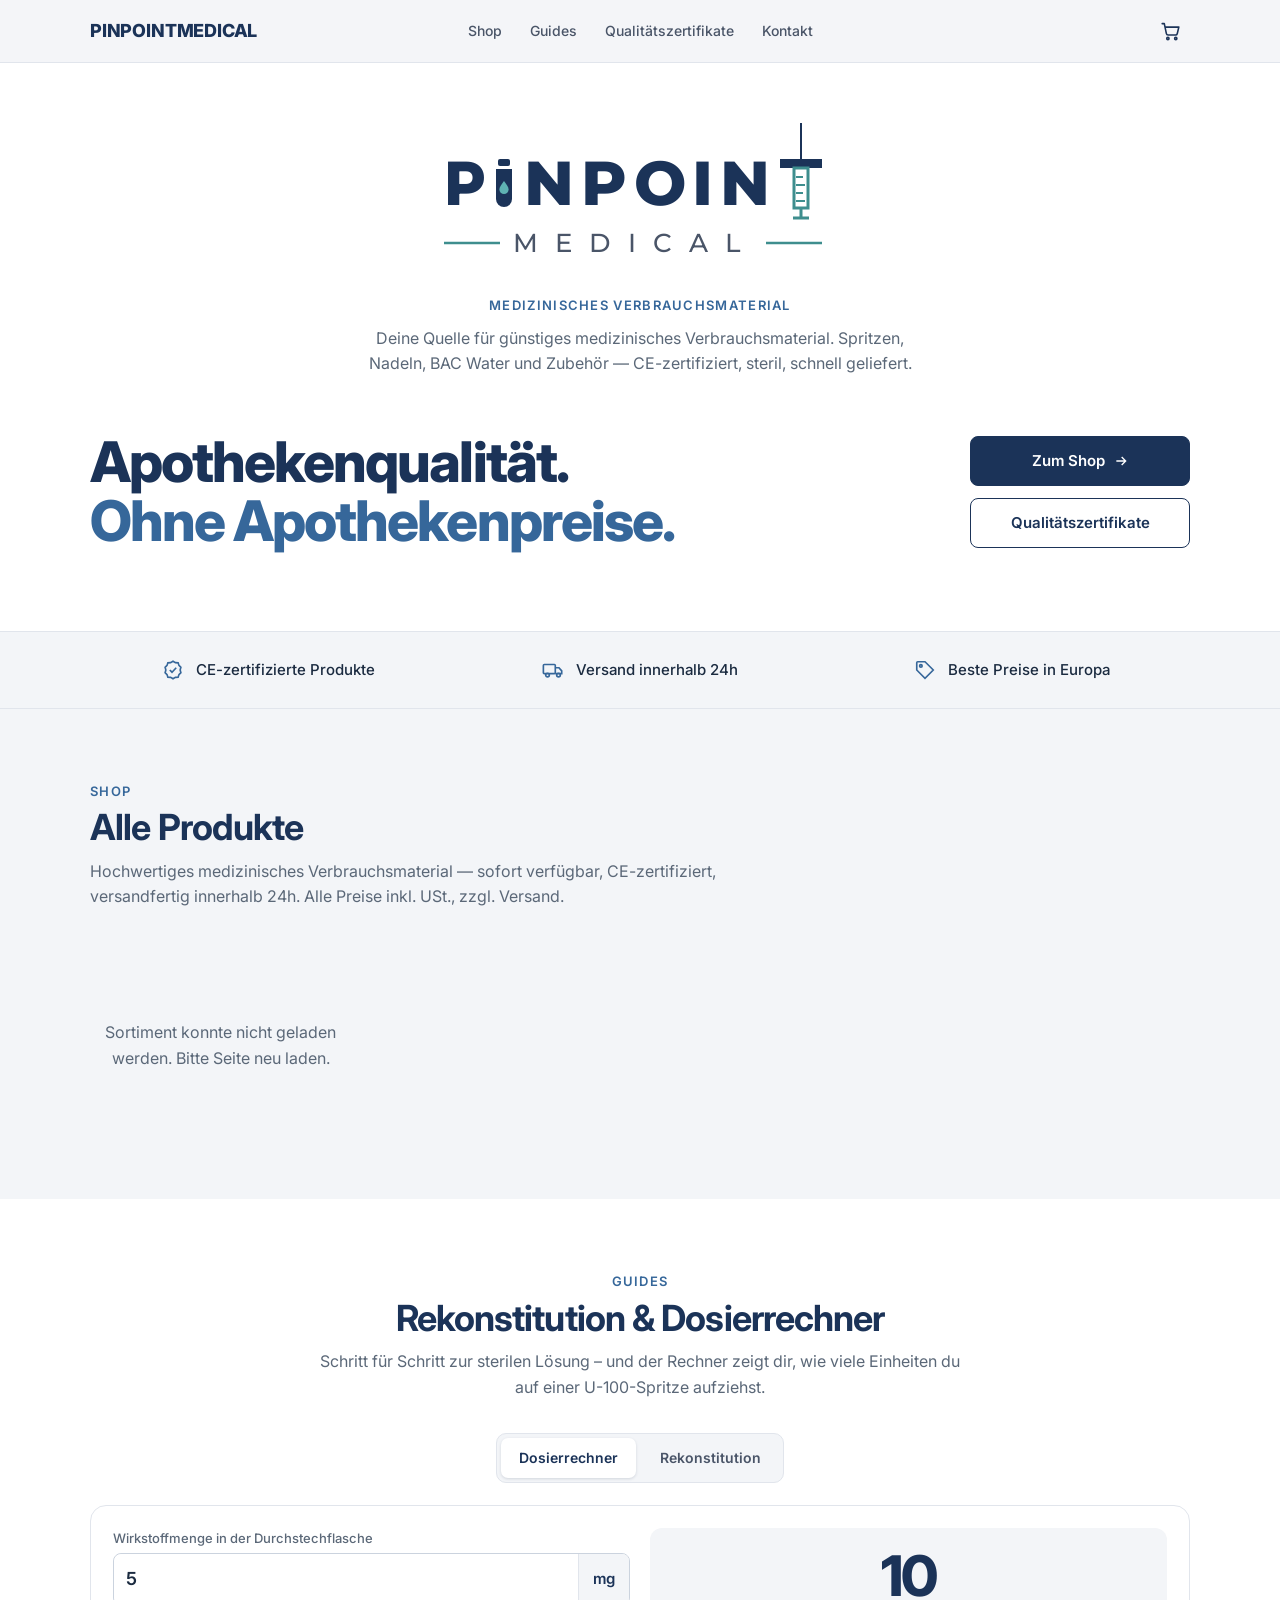
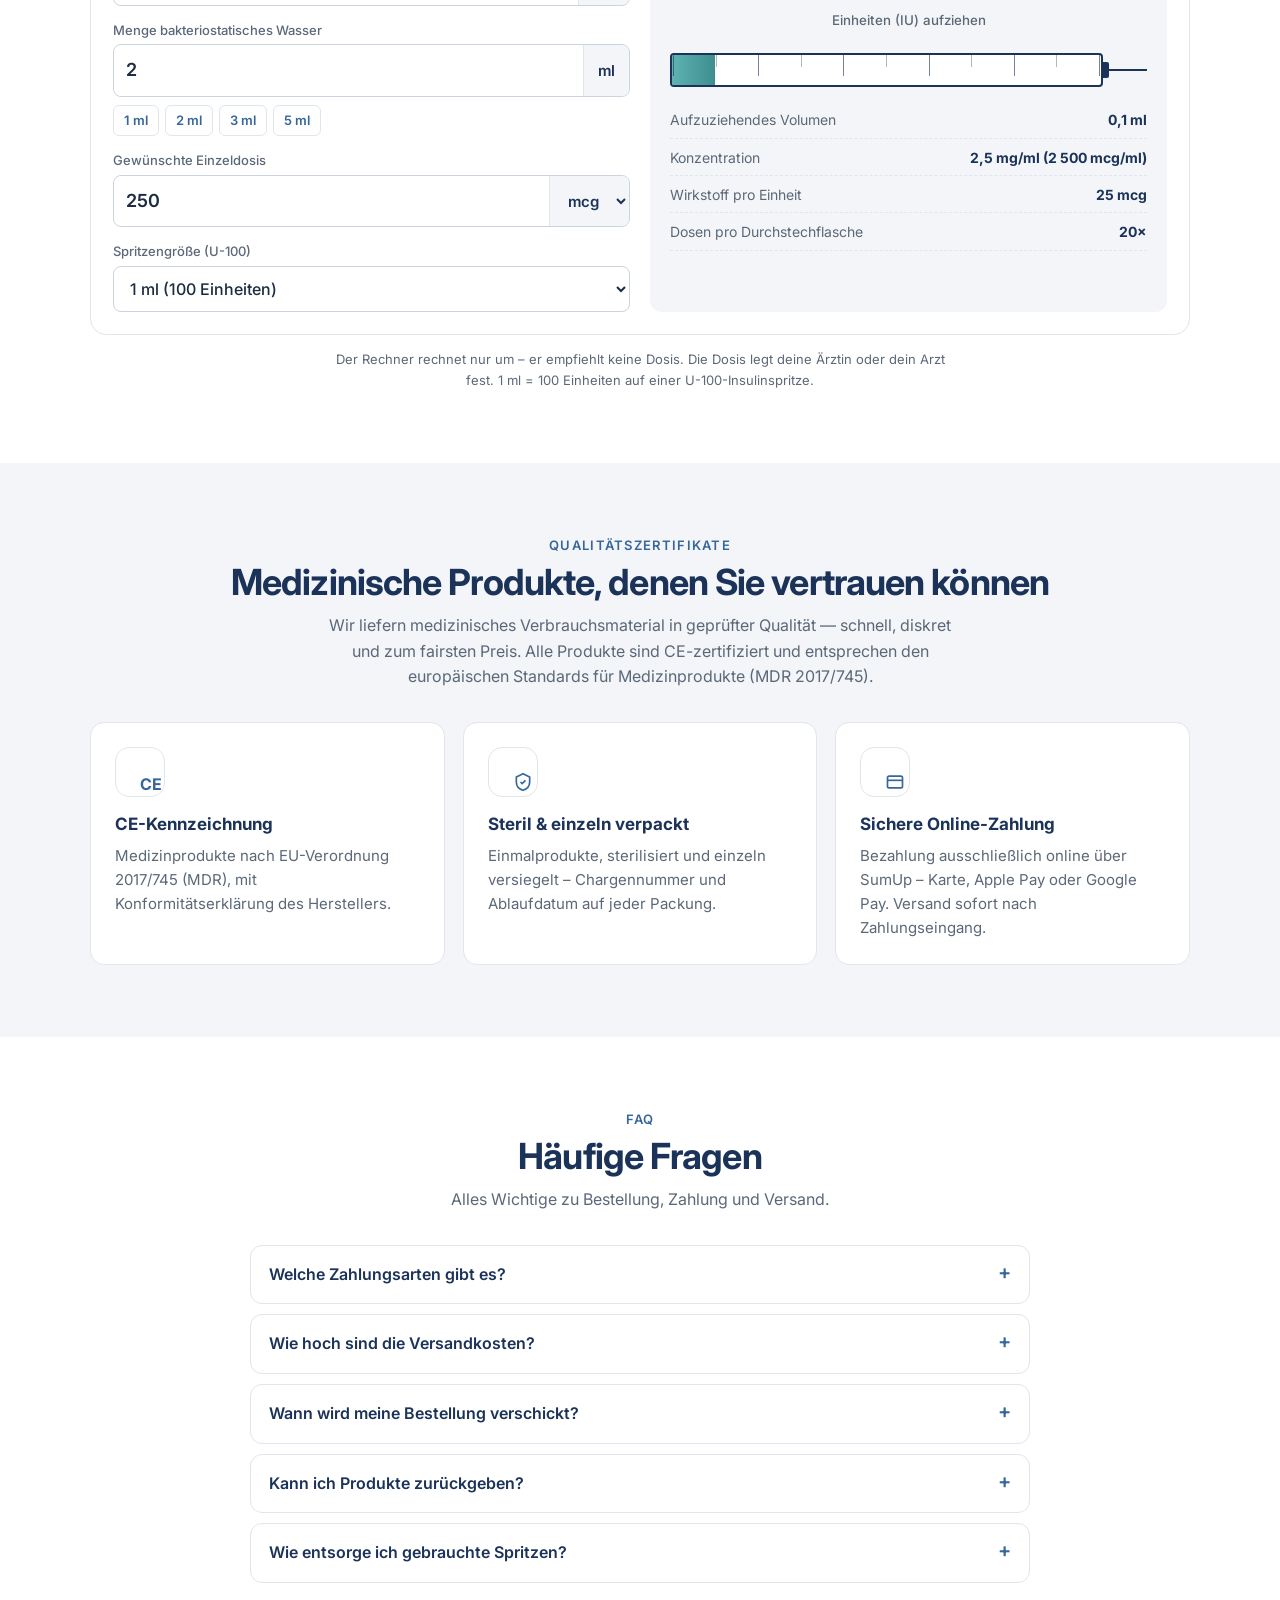
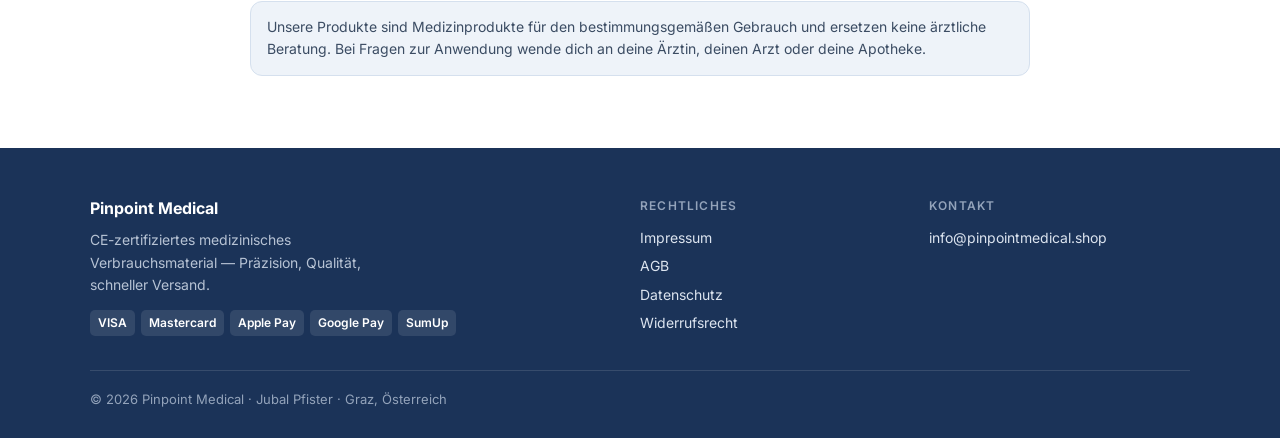
==== commit 32d6eb8c: "Design an bestehende Pinpoint-Medical-Seite angepasst, Rekonstitutions-Guide und Dosierrechner Co-Au" ====
--- a/index.html
+++ b/index.html
@@ -3,181 +3,285 @@
 <head>
 <meta charset="utf-8">
 <meta name="viewport" content="width=device-width, initial-scale=1">
-<title>Pinpoint Medical – Medizinbedarf online</title>
-<meta name="description" content="Bakteriostatisches Wasser, Insulinspritzen und Alkoholtupfer – steril verpackt, sicher online bezahlt, schneller Versand in Österreich.">
-<meta name="theme-color" content="#0B5C66">
-<link rel="icon" href="data:image/svg+xml,%3Csvg xmlns='http://www.w3.org/2000/svg' viewBox='0 0 32 32'%3E%3Crect width='32' height='32' rx='8' fill='%230B5C66'/%3E%3Cpath d='M13 7h6v6h6v6h-6v6h-6v-6H7v-6h6z' fill='%23fff'/%3E%3C/svg%3E">
+<title>Pinpoint Medical — CE-zertifiziertes medizinisches Verbrauchsmaterial</title>
+<meta name="description" content="Spritzen, Nadeln, BAC Water und Alkoholtupfer – CE-zertifiziert, steril, schnell geliefert. Apothekenqualität ohne Apothekenpreise.">
+<meta name="theme-color" content="#1B3358">
+<link rel="icon" href="data:image/svg+xml,%3Csvg xmlns='http://www.w3.org/2000/svg' viewBox='0 0 32 32'%3E%3Crect width='32' height='32' rx='7' fill='%231B3358'/%3E%3Crect x='13' y='5' width='6' height='4' rx='1' fill='%23fff'/%3E%3Cpath d='M12 11h8v13a4 4 0 0 1-8 0z' fill='%23fff'/%3E%3Cpath d='M16 15c-1.6 2.2-2.4 3.4-2.4 4.4a2.4 2.4 0 0 0 4.8 0c0-1-.8-2.2-2.4-4.4z' fill='%233E8E8E'/%3E%3C/svg%3E">
 <link rel="preconnect" href="https://fonts.googleapis.com"><link rel="preconnect" href="https://fonts.gstatic.com" crossorigin>
-<link href="https://fonts.googleapis.com/css2?family=Manrope:wght@400;500;600;700;800&display=swap" rel="stylesheet">
+<link href="https://fonts.googleapis.com/css2?family=Inter:wght@400;500;600;700;800&family=Montserrat:wght@500;800&display=swap" rel="stylesheet">
 <style>
-:root{--ink:#0F2430;--muted:#5A6E78;--line:#DDE7EA;--bg:#F5F9FA;--card:#fff;--brand:#0B5C66;--brand2:#12808C;--soft:#E3F1F2;--ok:#1C7C4A;--err:#B3261E;--r:16px}
+:root{--navy:#1B3358;--navy2:#142846;--blue:#36679A;--teal:#3E8E8E;--ink:#1B2B40;--muted:#5B6878;--line:#E1E5EC;--bg:#F3F5F8;--card:#fff;--ok:#1C7C4A;--err:#B3261E;--r:14px}
 *{box-sizing:border-box}html{scroll-behavior:smooth}
-body{margin:0;font-family:Manrope,system-ui,sans-serif;color:var(--ink);background:var(--bg);font-size:16px;line-height:1.55;-webkit-font-smoothing:antialiased}
-a{color:var(--brand)}button{font:inherit;cursor:pointer}
-.wrap{max-width:1120px;margin:0 auto;padding:0 16px}
+body{margin:0;font-family:Inter,system-ui,sans-serif;color:var(--ink);background:#fff;font-size:16px;line-height:1.6;-webkit-font-smoothing:antialiased}
+a{color:var(--blue)}button{font:inherit;cursor:pointer}
+.wrap{max-width:1140px;margin:0 auto;padding:0 20px}
+.eyebrow{font-size:13px;font-weight:600;letter-spacing:.1em;text-transform:uppercase;color:var(--blue)}
 /* Kopfzeile */
-.top{background:var(--brand);color:#fff;font-size:13px;text-align:center;padding:7px 12px;font-weight:600;letter-spacing:.01em}
-header{position:sticky;top:0;z-index:20;background:rgba(255,255,255,.94);backdrop-filter:blur(10px);border-bottom:1px solid var(--line)}
-header .wrap{display:flex;align-items:center;justify-content:space-between;height:66px}
-.logo{display:flex;align-items:center;gap:10px;text-decoration:none;color:var(--ink);font-weight:800;font-size:19px;letter-spacing:-.02em}
-.logo i{width:34px;height:34px;border-radius:10px;background:var(--brand);display:grid;place-items:center}
-.logo small{display:block;font-size:11px;font-weight:600;color:var(--muted);letter-spacing:.08em;text-transform:uppercase;margin-top:-3px}
-nav a{color:var(--muted);text-decoration:none;font-weight:600;font-size:15px;margin-right:22px}nav a:hover{color:var(--brand)}
-.cartbtn{display:flex;align-items:center;gap:8px;background:var(--brand);color:#fff;border:0;border-radius:999px;padding:10px 16px;font-weight:700}
-.cartbtn .n{background:#fff;color:var(--brand);border-radius:999px;min-width:22px;height:22px;display:grid;place-items:center;font-size:12px;padding:0 6px}
-@media(max-width:720px){nav{display:none}}
+header{position:sticky;top:0;z-index:20;background:rgba(243,245,248,.92);backdrop-filter:blur(10px);border-bottom:1px solid var(--line)}
+header .wrap{display:grid;grid-template-columns:1fr auto 1fr;align-items:center;height:62px}
+.brand{font-weight:800;font-size:18px;letter-spacing:-.01em;color:var(--navy);text-decoration:none}
+nav{display:flex;gap:28px}nav a{color:#4A5568;text-decoration:none;font-size:14px;font-weight:500}nav a:hover{color:var(--navy)}
+.hr{display:flex;justify-content:flex-end}
+.cartbtn{position:relative;border:0;background:none;color:var(--navy);width:40px;height:40px;border-radius:10px;display:grid;place-items:center}
+.cartbtn:hover{background:#E6EAF0}
+.cartbtn .n{position:absolute;top:2px;right:0;background:var(--blue);color:#fff;border-radius:999px;min-width:18px;height:18px;font-size:11px;font-weight:700;display:grid;place-items:center;padding:0 5px}
+.cartbtn .n:empty,.cartbtn .n[data-z]{display:none}
+@media(max-width:720px){nav{display:none}header .wrap{grid-template-columns:1fr auto}}
 /* Hero */
-.hero{background:linear-gradient(180deg,#fff 0%,var(--bg) 100%);padding:56px 0 40px}
-.hero .wrap{display:grid;grid-template-columns:1.1fr .9fr;gap:40px;align-items:center}
-.badge{display:inline-flex;gap:8px;align-items:center;background:var(--soft);color:var(--brand);font-weight:700;font-size:13px;padding:6px 12px;border-radius:999px}
-h1{font-size:clamp(32px,5vw,50px);line-height:1.08;letter-spacing:-.03em;margin:16px 0 14px}
-h1 span{color:var(--brand2)}
-.lead{color:var(--muted);font-size:18px;max-width:520px;margin:0 0 26px}
-.btn{display:inline-flex;align-items:center;justify-content:center;gap:8px;background:var(--brand);color:#fff;border:0;border-radius:12px;padding:14px 22px;font-weight:700;text-decoration:none;transition:background .15s}
-.btn:hover{background:#094850}.btn.ghost{background:transparent;color:var(--brand);border:1.5px solid var(--line)}
+.hero{text-align:center;padding:56px 0 20px}
+.logo{width:min(420px,86%);height:auto;display:block;margin:0 auto 26px}
+.hero p.intro{max-width:560px;margin:10px auto 0;color:var(--muted);font-size:16px}
+.claim{display:flex;align-items:center;justify-content:space-between;gap:40px;padding:56px 0 60px;text-align:left}
+.claim h1{font-size:clamp(36px,6vw,56px);line-height:1.05;letter-spacing:-.035em;margin:0;color:var(--navy);font-weight:800}
+.claim h1 span{color:var(--blue);display:block}
+.btns{display:grid;gap:12px;min-width:220px}
+.btn{display:inline-flex;align-items:center;justify-content:center;gap:8px;background:var(--navy);color:#fff;border:1.5px solid var(--navy);border-radius:8px;padding:12px 22px;font-weight:600;font-size:15px;text-decoration:none;transition:background .15s}
+.btn:hover{background:var(--navy2)}.btn.ghost{background:#fff;color:var(--navy)}.btn.ghost:hover{background:var(--bg)}
 .btn:disabled{opacity:.5;cursor:not-allowed}
-.hero-card{background:var(--card);border:1px solid var(--line);border-radius:24px;padding:28px;box-shadow:0 20px 50px -30px rgba(11,92,102,.35)}
-.hero-card ul{list-style:none;margin:0;padding:0;display:grid;gap:16px}
-.hero-card li{display:flex;gap:14px;align-items:flex-start}
-.hero-card li b{display:block}.hero-card li span{color:var(--muted);font-size:14px}
-.ic{flex:none;width:40px;height:40px;border-radius:12px;background:var(--soft);display:grid;place-items:center;color:var(--brand)}
-@media(max-width:860px){.hero .wrap{grid-template-columns:1fr}.hero{padding-top:36px}}
-/* Vertrauensleiste */
-.trust{display:grid;grid-template-columns:repeat(4,1fr);gap:12px;margin:8px 0 0}
-.trust div{background:var(--card);border:1px solid var(--line);border-radius:14px;padding:14px;font-size:14px;color:var(--muted)}
-.trust b{display:block;color:var(--ink);font-size:15px}
-@media(max-width:860px){.trust{grid-template-columns:repeat(2,1fr)}}
-section{padding:48px 0}
-h2{font-size:clamp(24px,3.4vw,32px);letter-spacing:-.02em;margin:0 0 6px}
-.sub{color:var(--muted);margin:0 0 26px}
+@media(max-width:760px){.claim{flex-direction:column;align-items:flex-start;gap:26px}.btns{width:100%}}
+/* Leiste */
+.strip{background:var(--bg);border-top:1px solid var(--line);border-bottom:1px solid var(--line)}
+.strip .wrap{display:grid;grid-template-columns:repeat(3,1fr);gap:16px;padding-top:26px;padding-bottom:26px}
+.strip div{display:flex;align-items:center;justify-content:center;gap:12px;font-weight:500;font-size:15px}
+.strip svg{color:var(--blue);flex:none}
+@media(max-width:720px){.strip .wrap{grid-template-columns:1fr}.strip div{justify-content:flex-start}}
+section{padding:72px 0}
+section.alt{background:var(--bg)}
+h2{font-size:clamp(26px,3.6vw,36px);letter-spacing:-.025em;margin:6px 0 10px;color:var(--navy);line-height:1.15}
+.center{text-align:center}.center .sub{margin-left:auto;margin-right:auto}
+.sub{color:var(--muted);margin:0 0 32px;max-width:640px}
 /* Kategorien */
-.tabs{display:flex;gap:8px;flex-wrap:wrap;margin-bottom:20px}
-.tabs button{border:1.5px solid var(--line);background:#fff;border-radius:999px;padding:8px 16px;font-weight:600;color:var(--muted)}
-.tabs button.on{background:var(--ink);border-color:var(--ink);color:#fff}
+.tabs{display:flex;gap:8px;flex-wrap:wrap;margin-bottom:22px}
+.tabs button{border:1px solid var(--line);background:#fff;border-radius:8px;padding:8px 16px;font-weight:500;font-size:14px;color:#4A5568}
+.tabs button.on{background:var(--navy);border-color:var(--navy);color:#fff}
 /* Produkte */
-.grid{display:grid;grid-template-columns:repeat(auto-fill,minmax(250px,1fr));gap:16px}
+.grid{display:grid;grid-template-columns:repeat(auto-fill,minmax(250px,1fr));gap:18px}
 .p{background:var(--card);border:1px solid var(--line);border-radius:var(--r);display:flex;flex-direction:column;overflow:hidden;transition:box-shadow .2s,transform .2s}
-.p:hover{box-shadow:0 14px 34px -22px rgba(15,36,48,.4);transform:translateY(-2px)}
-.p .img{height:150px;background:linear-gradient(135deg,var(--soft),#F4FAFA);display:grid;place-items:center;color:var(--brand);position:relative}
-.p .tag{position:absolute;top:12px;left:12px;background:#fff;border:1px solid var(--line);font-size:12px;font-weight:700;color:var(--muted);padding:3px 10px;border-radius:999px}
-.p .body{padding:16px 16px 18px;display:flex;flex-direction:column;gap:6px;flex:1}
-.p h3{margin:0;font-size:17px;letter-spacing:-.01em}
-.p .var{color:var(--brand);font-weight:700;font-size:14px}
-.p .desc{color:var(--muted);font-size:14px;margin:0;flex:1}
-.p .row{display:flex;align-items:center;justify-content:space-between;margin-top:10px}
-.p .price{font-weight:800;font-size:20px}.p .price small{display:block;font-size:11px;font-weight:600;color:var(--muted)}
-.add{background:var(--brand);color:#fff;border:0;border-radius:10px;padding:10px 14px;font-weight:700}
-.add:disabled{background:#B8C6CB}
-.qty{display:flex;align-items:center;border:1.5px solid var(--line);border-radius:10px;overflow:hidden}
-.qty button{border:0;background:#fff;width:34px;height:36px;font-size:18px;color:var(--brand)}
+.p:hover{box-shadow:0 16px 36px -24px rgba(27,51,88,.45);transform:translateY(-2px)}
+.p .img{height:160px;background:linear-gradient(160deg,#F7F9FB,#E9EEF4);display:grid;place-items:center;color:var(--navy);position:relative}
+.p .img svg .acc{color:var(--teal)}
+.p .tag{position:absolute;top:12px;left:12px;background:#fff;border:1px solid var(--line);font-size:11px;font-weight:600;letter-spacing:.06em;text-transform:uppercase;color:var(--blue);padding:3px 9px;border-radius:6px}
+.p .ce{position:absolute;top:12px;right:12px;font-family:Montserrat,sans-serif;font-weight:800;font-size:13px;color:var(--navy);border:1.5px solid var(--navy);border-radius:5px;padding:0 5px;opacity:.75}
+.p .body{padding:16px 18px 18px;display:flex;flex-direction:column;gap:4px;flex:1}
+.p h3{margin:0;font-size:17px;letter-spacing:-.01em;color:var(--navy)}
+.p .var{color:var(--blue);font-weight:600;font-size:14px}
+.p .desc{color:var(--muted);font-size:14px;margin:4px 0 0;flex:1}
+.p .row{display:flex;align-items:center;justify-content:space-between;margin-top:12px;gap:8px}
+.p .price{font-weight:800;font-size:21px;color:var(--navy)}.p .price small{display:block;font-size:11px;font-weight:500;color:var(--muted)}
+.add{background:var(--navy);color:#fff;border:0;border-radius:8px;padding:10px 14px;font-weight:600;font-size:14px}
+.add:hover{background:var(--navy2)}.add:disabled{background:#AEB8C5}
+.qty{display:flex;align-items:center;border:1px solid var(--line);border-radius:8px;overflow:hidden}
+.qty button{border:0;background:#fff;width:34px;height:36px;font-size:18px;color:var(--navy)}
 .qty span{min-width:28px;text-align:center;font-weight:700}
-.stock{font-size:12px;font-weight:600;color:var(--ok)}.stock.low{color:#B26A00}.stock.out{color:var(--err)}
-/* Info */
-.info{display:grid;grid-template-columns:repeat(3,1fr);gap:16px}
-.info div{background:var(--card);border:1px solid var(--line);border-radius:var(--r);padding:22px}
-.info h3{margin:12px 0 6px;font-size:17px}.info p{margin:0;color:var(--muted);font-size:15px}
-@media(max-width:860px){.info{grid-template-columns:1fr}}
-details{background:var(--card);border:1px solid var(--line);border-radius:14px;padding:16px 18px;margin-bottom:10px}
-summary{font-weight:700;cursor:pointer;list-style:none;display:flex;justify-content:space-between;gap:12px}
-summary::after{content:"+";color:var(--brand);font-size:20px;line-height:1}details[open] summary::after{content:"–"}
+.stock{font-size:12px;font-weight:600;color:var(--ok);margin-top:6px}.stock.low{color:#B26A00}.stock.out{color:var(--err)}
+/* Qualität */
+.q{display:grid;grid-template-columns:repeat(3,1fr);gap:18px}
+.q div{background:#fff;border:1px solid var(--line);border-radius:var(--r);padding:24px}
+.q h3{margin:14px 0 6px;font-size:17px;color:var(--navy)}.q p{margin:0;color:var(--muted);font-size:15px}
+.ic{width:44px;height:44px;border-radius:10px;background:#E8EEF5;color:var(--blue);display:grid;place-items:center;font-weight:700}
+@media(max-width:860px){.q{grid-template-columns:1fr}}
+details{background:#fff;border:1px solid var(--line);border-radius:12px;padding:16px 18px;margin-bottom:10px}
+summary{font-weight:600;cursor:pointer;list-style:none;display:flex;justify-content:space-between;gap:12px;color:var(--navy)}
+summary::after{content:"+";color:var(--blue);font-size:20px;line-height:1}details[open] summary::after{content:"–"}
 details p{color:var(--muted);margin:10px 0 0}
-.notice{background:#FFF8E6;border:1px solid #F1DFAE;color:#6B5200;border-radius:14px;padding:14px 16px;font-size:14px}
-footer{background:var(--ink);color:#B9C8CE;padding:40px 0 30px;font-size:14px;margin-top:20px}
-footer .wrap{display:flex;justify-content:space-between;gap:24px;flex-wrap:wrap}
-footer a{color:#fff;text-decoration:none;margin-right:16px}footer b{color:#fff}
-.pay{display:flex;gap:6px;flex-wrap:wrap;margin-top:10px}.pay span{background:#1C3644;border-radius:6px;padding:4px 8px;font-size:12px;font-weight:700;color:#fff}
+.notice{background:#EEF3F9;border:1px solid #D5E0EE;color:#3B4C63;border-radius:12px;padding:14px 16px;font-size:14px;margin-top:18px}
+/* Guides */
+.gtabs{display:flex;justify-content:center;gap:6px;margin:0 auto 22px;background:var(--bg);border:1px solid var(--line);border-radius:10px;padding:4px;width:max-content;max-width:100%}
+.gtabs button{border:0;background:none;border-radius:7px;padding:9px 18px;font-weight:600;font-size:14px;color:#4A5568}
+.gtabs button.on{background:#fff;color:var(--navy);box-shadow:0 1px 3px rgba(20,40,70,.15)}
+.calc{display:grid;grid-template-columns:1fr 1fr;gap:20px;background:#fff;border:1px solid var(--line);border-radius:16px;padding:22px}
+.cin{display:grid;gap:14px;align-content:start}
+.unit{display:flex;border:1px solid #CBD3DE;border-radius:8px;overflow:hidden;background:#fff}
+.unit:focus-within{border-color:var(--blue);box-shadow:0 0 0 3px #E1EAF4}
+.unit input{border:0;box-shadow:none!important;flex:1;min-width:0;font-weight:600;font-size:18px}
+.unit span,.unit select{border:0;border-left:1px solid var(--line);background:var(--bg);padding:0 14px;display:grid;place-items:center;font-weight:600;color:var(--navy);width:auto;font-size:15px;border-radius:0}
+.chips{display:flex;gap:6px;flex-wrap:wrap;margin-top:-6px}.chips button{border:1px solid var(--line);background:#fff;border-radius:6px;padding:4px 10px;font-size:13px;color:var(--blue);font-weight:600}
+.cout{background:var(--bg);border-radius:12px;padding:20px;display:flex;flex-direction:column;gap:16px}
+.big{display:flex;flex-direction:column;align-items:center;text-align:center}.big span{font-size:56px;font-weight:800;color:var(--navy);line-height:1;letter-spacing:-.03em}.big small{color:var(--muted);font-weight:500;margin-top:6px}
+.syr{display:flex;align-items:center;height:46px}
+.barrel{position:relative;flex:1;height:34px;border:2px solid var(--navy);border-radius:4px;background:#fff;overflow:hidden}
+.fill{position:absolute;left:0;top:0;bottom:0;width:0;background:linear-gradient(90deg,#5FB3B3,#3E8E8E);transition:width .35s ease}
+.ticks{position:absolute;inset:0;display:flex;justify-content:space-between;padding:0 1px}.ticks i{width:1px;background:rgba(27,51,88,.35);height:40%}.ticks i.l{height:70%;background:rgba(27,51,88,.6)}
+.needle{width:44px;height:2px;background:var(--navy);position:relative}.needle::before{content:"";position:absolute;left:-2px;top:-7px;width:8px;height:16px;background:var(--navy);border-radius:2px}
+.kv{display:grid;gap:8px}.kv div{display:flex;justify-content:space-between;gap:10px;font-size:14px;border-bottom:1px dashed var(--line);padding-bottom:6px}.kv span{color:var(--muted)}.kv b{color:var(--navy);text-align:right}
+.warn{margin:0;font-size:13px;font-weight:600;color:#B26A00;min-height:1em}
+.fine{font-size:13px;color:var(--muted);text-align:center;margin:14px auto 0;max-width:640px}
+.steps{list-style:none;counter-reset:s;margin:0 auto;padding:0;display:grid;gap:12px;max-width:820px}
+.steps li{counter-increment:s;display:grid;grid-template-columns:44px 1fr;column-gap:16px;background:#fff;border:1px solid var(--line);border-radius:12px;padding:16px 18px}
+.steps li::before{content:counter(s);grid-row:span 2;width:36px;height:36px;border-radius:50%;background:var(--navy);color:#fff;font-weight:700;display:grid;place-items:center}
+.steps b{color:var(--navy)}.steps span{color:var(--muted);font-size:15px}
+#g-rekon .notice{max-width:820px;margin:16px auto 0}
+@media(max-width:760px){.calc{grid-template-columns:1fr;padding:16px}}
+/* Footer */
+footer{background:var(--navy);color:#B7C3D4;padding:48px 0 28px;font-size:14px}
+footer .cols{display:grid;grid-template-columns:2fr 1fr 1fr;gap:28px}
+footer b{color:#fff;font-size:16px}
+footer h4{margin:0 0 12px;font-size:12px;font-weight:600;letter-spacing:.1em;text-transform:uppercase;color:#93A3BA}
+footer a{color:#DCE4EF;text-decoration:none;display:block;margin-bottom:6px}footer a:hover{color:#fff}
+.pay{display:flex;gap:6px;flex-wrap:wrap;margin-top:14px}.pay span{background:rgba(255,255,255,.1);border-radius:5px;padding:3px 8px;font-size:12px;font-weight:600;color:#fff}
+.copy{border-top:1px solid rgba(255,255,255,.12);margin-top:30px;padding-top:18px;color:#93A3BA;font-size:13px}
+@media(max-width:720px){footer .cols{grid-template-columns:1fr}}
 /* Warenkorb */
-.scrim{position:fixed;inset:0;background:rgba(15,36,48,.4);opacity:0;pointer-events:none;transition:opacity .2s;z-index:40}
+.scrim{position:fixed;inset:0;background:rgba(20,40,70,.4);opacity:0;pointer-events:none;transition:opacity .2s;z-index:40}
 .scrim.on{opacity:1;pointer-events:auto}
 .drawer{position:fixed;top:0;right:0;height:100%;width:min(440px,100%);background:#fff;z-index:50;transform:translateX(100%);transition:transform .25s ease;display:flex;flex-direction:column}
 .drawer.on{transform:none}
 .d-head{display:flex;justify-content:space-between;align-items:center;padding:18px 20px;border-bottom:1px solid var(--line)}
 .d-head h2{font-size:20px;margin:0}
-.x{border:0;background:var(--bg);width:36px;height:36px;border-radius:10px;font-size:18px}
+.x{border:0;background:var(--bg);width:36px;height:36px;border-radius:8px;font-size:18px;color:var(--navy)}
 .d-body{flex:1;overflow:auto;padding:16px 20px 24px}
 .li{display:flex;gap:12px;align-items:center;padding:12px 0;border-bottom:1px solid var(--line)}
-.li .t{flex:1;font-size:14px}.li .t b{display:block;font-size:15px}.li .t span{color:var(--muted)}
+.li .t{flex:1;font-size:14px}.li .t b{display:block;font-size:15px;color:var(--navy)}.li .t span{color:var(--muted)}
 .li .sum{font-weight:700;min-width:64px;text-align:right}
 .tot{margin:14px 0;font-size:15px}.tot div{display:flex;justify-content:space-between;padding:3px 0}
-.tot .g{font-weight:800;font-size:18px;border-top:1px solid var(--line);margin-top:6px;padding-top:10px}
-.hint{font-size:13px;color:var(--brand);background:var(--soft);border-radius:10px;padding:8px 12px}
+.tot .g{font-weight:800;font-size:18px;border-top:1px solid var(--line);margin-top:6px;padding-top:10px;color:var(--navy)}
+.hint{font-size:13px;color:var(--blue);background:#EEF3F9;border-radius:8px;padding:8px 12px}
 form{display:grid;gap:10px;margin-top:6px}
-form h3{margin:14px 0 2px;font-size:16px}
+form h3{margin:14px 0 2px;font-size:16px;color:var(--navy)}
 .two{display:grid;grid-template-columns:1fr 2fr;gap:10px}
-label{font-size:13px;font-weight:600;color:var(--muted);display:grid;gap:4px}
-input,select,textarea{font:inherit;font-size:16px;border:1.5px solid var(--line);border-radius:10px;padding:11px 12px;color:var(--ink);background:#fff;width:100%}
-input:focus,select:focus,textarea:focus{outline:none;border-color:var(--brand2);box-shadow:0 0 0 3px var(--soft)}
-.chk{display:flex;gap:10px;align-items:flex-start;font-weight:500;color:var(--ink);font-size:14px}.chk input{width:18px;height:18px;margin-top:2px;flex:none}
+label{font-size:13px;font-weight:500;color:var(--muted);display:grid;gap:4px}
+input,select,textarea{font:inherit;font-size:16px;border:1px solid #CBD3DE;border-radius:8px;padding:11px 12px;color:var(--ink);background:#fff;width:100%}
+input:focus,select:focus,textarea:focus{outline:none;border-color:var(--blue);box-shadow:0 0 0 3px #E1EAF4}
+.chk{display:flex;gap:10px;align-items:flex-start;font-weight:400;color:var(--ink);font-size:14px}.chk input{width:18px;height:18px;margin-top:2px;flex:none}
 .err{color:var(--err);font-size:14px;font-weight:600;min-height:1em}
 .empty{text-align:center;color:var(--muted);padding:40px 0}
 .done{text-align:center;padding:24px 0}.done .ok{width:64px;height:64px;border-radius:50%;background:#E3F4EA;color:var(--ok);display:grid;place-items:center;margin:0 auto 14px;font-size:30px}
 .secure{display:flex;gap:8px;align-items:center;justify-content:center;font-size:13px;color:var(--muted)}
-dialog{border:0;border-radius:18px;padding:24px;max-width:640px;width:calc(100% - 32px);max-height:85vh;color:var(--ink)}
-dialog::backdrop{background:rgba(15,36,48,.5)}dialog h2{font-size:22px}dialog h3{font-size:16px;margin:16px 0 4px}dialog p{color:var(--muted);margin:0 0 8px}
-.toast{position:fixed;left:50%;bottom:22px;transform:translate(-50%,30px);opacity:0;background:var(--ink);color:#fff;padding:12px 18px;border-radius:12px;font-weight:600;font-size:14px;transition:.25s;z-index:60}
+dialog{border:0;border-radius:14px;padding:24px;max-width:680px;width:calc(100% - 32px);max-height:85vh;color:var(--ink)}
+dialog::backdrop{background:rgba(20,40,70,.5)}dialog h2{font-size:22px}dialog h3{font-size:16px;margin:16px 0 4px;color:var(--navy)}dialog p{color:var(--muted);margin:0 0 8px}
+.toast{position:fixed;left:50%;bottom:22px;transform:translate(-50%,30px);opacity:0;background:var(--navy);color:#fff;padding:12px 18px;border-radius:10px;font-weight:600;font-size:14px;transition:.25s;z-index:60}
 .toast.on{opacity:1;transform:translate(-50%,0)}
 </style>
 </head>
 <body>
-<div class="top">Versand in Österreich & Deutschland · Gratisversand ab <span class="gratisAb">49 €</span> · Sichere Online-Zahlung</div>
 <header><div class="wrap">
-  <a class="logo" href="#"><i><svg width="18" height="18" viewBox="0 0 24 24" fill="#fff"><path d="M9 3h6v6h6v6h-6v6H9v-6H3V9h6z"/></svg></i><div>Pinpoint Medical<small>Medizinbedarf</small></div></a>
-  <div style="display:flex;align-items:center"><nav><a href="#shop">Sortiment</a><a href="#versand">Versand</a><a href="#faq">FAQ</a></nav>
-  <button class="cartbtn" id="openCart" aria-label="Warenkorb öffnen"><svg width="18" height="18" viewBox="0 0 24 24" fill="none" stroke="currentColor" stroke-width="2"><path d="M6 6h15l-1.5 9h-12z"/><path d="M6 6 5 3H2"/><circle cx="9" cy="20" r="1.5"/><circle cx="18" cy="20" r="1.5"/></svg>Warenkorb <span class="n" id="count">0</span></button></div>
+  <a class="brand" href="#">PINPOINTMEDICAL</a>
+  <nav><a href="#shop">Shop</a><a href="#guides">Guides</a><a href="#qualitaet">Qualitätszertifikate</a><a href="#kontakt">Kontakt</a></nav>
+  <div class="hr"><button class="cartbtn" id="openCart" aria-label="Warenkorb öffnen"><svg width="21" height="21" viewBox="0 0 24 24" fill="none" stroke="currentColor" stroke-width="1.8" stroke-linecap="round" stroke-linejoin="round"><circle cx="9" cy="20" r="1.3"/><circle cx="18" cy="20" r="1.3"/><path d="M2.5 3h2.4l2.4 11.4a2 2 0 0 0 2 1.6h8.4a2 2 0 0 0 2-1.5L21.5 7H6"/></svg><span class="n" id="count"></span></button></div>
 </div></header>
 
 <main>
 <div class="hero"><div class="wrap">
-  <div>
-    <span class="badge">● Steril verpackt · Versand in 24 h</span>
-    <h1>Medizinbedarf, <span>präzise</span> und unkompliziert.</h1>
-    <p class="lead">Bakteriostatisches Wasser, Insulinspritzen und Alkoholtupfer – in geprüfter Qualität, diskret verpackt und sicher online bezahlt.</p>
-    <div style="display:flex;gap:10px;flex-wrap:wrap"><a class="btn" href="#shop">Zum Sortiment</a><a class="btn ghost" href="#versand">Versand & Zahlung</a></div>
+  <!-- Logo -->
+  <svg class="logo" viewBox="0 0 420 150" role="img" aria-label="Pinpoint Medical">
+    <g fill="#1B3358" font-family="Montserrat, Inter, sans-serif" font-weight="800" font-size="62">
+      <text x="14" y="86" textLength="42" lengthAdjust="spacingAndGlyphs">P</text>
+      <text x="94" y="86" textLength="246" lengthAdjust="spacing">NPOIN</text>
+    </g>
+    <!-- I als Ampulle -->
+    <g transform="translate(64 40)">
+      <rect x="4" y="0" width="12" height="7" rx="2" fill="#1B3358"/>
+      <path d="M2 10h16v30a8 8 0 0 1-16 0z" fill="#1B3358"/>
+      <path d="M10 22c-3 4-4.6 6.3-4.6 8.4a4.6 4.6 0 0 0 9.2 0c0-2.1-1.6-4.4-4.6-8.4z" fill="#5FB3B3"/>
+    </g>
+    <!-- T als Spritze -->
+    <g transform="translate(350 0)">
+      <path d="M21 4v36" stroke="#1B3358" stroke-width="2"/>
+      <rect x="0" y="40" width="42" height="9" fill="#1B3358"/>
+      <rect x="14" y="49" width="14" height="40" fill="#fff" stroke="#3E8E8E" stroke-width="3"/>
+      <path d="M16 58h7M16 66h9M16 74h7M16 82h9" stroke="#3E8E8E" stroke-width="2"/>
+      <path d="M21 89v10M13 99h16" stroke="#3E8E8E" stroke-width="3"/>
+    </g>
+    <path d="M14 124h56M336 124h56" stroke="#3E8E8E" stroke-width="2.5"/>
+    <text x="203" y="133" text-anchor="middle" fill="#4A5568" font-family="Montserrat, Inter, sans-serif" font-weight="500" font-size="26" letter-spacing="13" textLength="240" lengthAdjust="spacing">MEDICAL</text>
+  </svg>
+  <div class="eyebrow">Medizinisches Verbrauchsmaterial</div>
+  <p class="intro">Deine Quelle für günstiges medizinisches Verbrauchsmaterial. Spritzen, Nadeln, BAC Water und Zubehör — CE-zertifiziert, steril, schnell geliefert.</p>
+  <div class="claim">
+    <h1>Apothekenqualität.<span>Ohne Apothekenpreise.</span></h1>
+    <div class="btns"><a class="btn" href="#shop">Zum Shop <svg width="16" height="16" viewBox="0 0 24 24" fill="none" stroke="currentColor" stroke-width="2"><path d="M5 12h14M13 6l6 6-6 6"/></svg></a><a class="btn ghost" href="#qualitaet">Qualitätszertifikate</a></div>
   </div>
-  <div class="hero-card"><ul>
-    <li><div class="ic"><svg width="20" height="20" viewBox="0 0 24 24" fill="none" stroke="currentColor" stroke-width="2"><path d="M12 2 4 6v6c0 5 3.5 8.5 8 10 4.5-1.5 8-5 8-10V6z"/><path d="m9 12 2 2 4-4"/></svg></div><div><b>Steril & einzeln verpackt</b><span>Einmalprodukte mit CE-Kennzeichnung</span></div></li>
-    <li><div class="ic"><svg width="20" height="20" viewBox="0 0 24 24" fill="none" stroke="currentColor" stroke-width="2"><rect x="2" y="7" width="13" height="10" rx="1"/><path d="M15 10h4l3 3v4h-7"/><circle cx="6" cy="18" r="2"/><circle cx="18" cy="18" r="2"/></svg></div><div><b>Schneller, diskreter Versand</b><span>Neutrale Verpackung, Sendungsnummer per E-Mail</span></div></li>
-    <li><div class="ic"><svg width="20" height="20" viewBox="0 0 24 24" fill="none" stroke="currentColor" stroke-width="2"><rect x="3" y="5" width="18" height="14" rx="2"/><path d="M3 10h18"/></svg></div><div><b>Sicher online bezahlen</b><span>Karte, Apple Pay & Google Pay über SumUp</span></div></li>
-  </ul></div>
 </div></div>
 
-<div class="wrap"><div class="trust">
-  <div><b>CE-zertifiziert</b>Geprüfte Medizinprodukte</div>
-  <div><b>Versand ab <span class="versandTxt">4,90 €</span></b>Gratis ab <span class="gratisAb">49 €</span></div>
-  <div><b>Diskret</b>Neutrale Verpackung</div>
-  <div><b>Graz, Österreich</b>Versand aus Österreich</div>
+<div class="strip"><div class="wrap">
+  <div><svg width="22" height="22" viewBox="0 0 24 24" fill="none" stroke="currentColor" stroke-width="1.8"><path d="M12 2.5 14.6 4l3 .2.9 2.8 2.1 2.1-.8 2.9.8 2.9-2.1 2.1-.9 2.8-3 .2L12 21.5 9.4 20l-3-.2-.9-2.8-2.1-2.1.8-2.9-.8-2.9 2.1-2.1.9-2.8 3-.2z"/><path d="m8.5 12 2.4 2.4 4.6-4.8"/></svg>CE-zertifizierte Produkte</div>
+  <div><svg width="22" height="22" viewBox="0 0 24 24" fill="none" stroke="currentColor" stroke-width="1.8"><rect x="1.5" y="6" width="13" height="10" rx="1"/><path d="M14.5 9.5h4l3 3.5v3h-7"/><circle cx="6" cy="17.5" r="2"/><circle cx="18" cy="17.5" r="2"/></svg>Versand innerhalb 24h</div>
+  <div><svg width="22" height="22" viewBox="0 0 24 24" fill="none" stroke="currentColor" stroke-width="1.8"><path d="M3 12V4a1 1 0 0 1 1-1h8l9 9-9 9z"/><circle cx="7.5" cy="7.5" r="1.4"/></svg>Beste Preise in Europa</div>
 </div></div>
 
-<section id="shop"><div class="wrap">
-  <h2>Sortiment</h2>
-  <p class="sub">Alle Preise in Euro inkl. USt., zzgl. Versand.</p>
+<section id="shop" class="alt"><div class="wrap">
+  <div class="eyebrow">Shop</div>
+  <h2>Alle Produkte</h2>
+  <p class="sub">Hochwertiges medizinisches Verbrauchsmaterial — sofort verfügbar, CE-zertifiziert, versandfertig innerhalb 24h. Alle Preise inkl. USt., zzgl. Versand.</p>
   <div class="tabs" id="tabs"></div>
   <div class="grid" id="grid"><p class="empty">Sortiment wird geladen …</p></div>
 </div></section>
 
-<section id="versand" style="padding-top:12px"><div class="wrap">
-  <h2>So funktioniert's</h2><p class="sub">Bestellen, online bezahlen, fertig.</p>
-  <div class="info">
-    <div><div class="ic">1</div><h3>Warenkorb füllen</h3><p>Produkte auswählen, Lieferadresse eingeben.</p></div>
-    <div><div class="ic">2</div><h3>Online bezahlen</h3><p>Sicher über SumUp mit Kreditkarte, Debitkarte, Apple Pay oder Google Pay. Andere Zahlungsarten bieten wir nicht an.</p></div>
-    <div><div class="ic">3</div><h3>Versand</h3><p>Nach Zahlungseingang verschicken wir innerhalb von 1–2 Werktagen. Versand <span class="versandTxt">4,90 €</span> (DE + 3 €), ab <span class="gratisAb">49 €</span> gratis.</p></div>
+<section id="guides"><div class="wrap">
+  <div class="center"><div class="eyebrow">Guides</div><h2>Rekonstitution & Dosierrechner</h2>
+  <p class="sub">Schritt für Schritt zur sterilen Lösung – und der Rechner zeigt dir, wie viele Einheiten du auf einer U-100-Spritze aufziehst.</p></div>
+  <div class="gtabs" role="tablist"><button type="button" class="on" data-g="rechner">Dosierrechner</button><button type="button" data-g="rekon">Rekonstitution</button></div>
+
+  <div class="gpanel" id="g-rechner">
+    <div class="calc">
+      <div class="cin">
+        <label>Wirkstoffmenge in der Durchstechflasche
+          <div class="unit"><input id="cMg" type="number" inputmode="decimal" min="0" step="0.1" value="5"><span>mg</span></div></label>
+        <label>Menge bakteriostatisches Wasser
+          <div class="unit"><input id="cMl" type="number" inputmode="decimal" min="0" step="0.1" value="2"><span>ml</span></div></label>
+        <div class="chips" data-for="cMl"><button type="button" data-v="1">1 ml</button><button type="button" data-v="2">2 ml</button><button type="button" data-v="3">3 ml</button><button type="button" data-v="5">5 ml</button></div>
+        <label>Gewünschte Einzeldosis
+          <div class="unit"><input id="cDose" type="number" inputmode="decimal" min="0" step="any" value="250"><select id="cDoseU"><option value="mcg">mcg</option><option value="mg">mg</option></select></div></label>
+        <label>Spritzengröße (U-100)
+          <select id="cSyr"><option value="0.3">0,3 ml (30 Einheiten)</option><option value="0.5">0,5 ml (50 Einheiten)</option><option value="1" selected>1 ml (100 Einheiten)</option></select></label>
+      </div>
+      <div class="cout">
+        <div class="big"><span id="oUnits">–</span><small>Einheiten (IU) aufziehen</small></div>
+        <div class="syr" aria-hidden="true"><div class="barrel"><div class="fill" id="oFill"></div><div class="ticks" id="oTicks"></div></div><div class="needle"></div></div>
+        <div class="kv"><div><span>Aufzuziehendes Volumen</span><b id="oMl">–</b></div>
+          <div><span>Konzentration</span><b id="oConc">–</b></div>
+          <div><span>Wirkstoff pro Einheit</span><b id="oPerU">–</b></div>
+          <div><span>Dosen pro Durchstechflasche</span><b id="oDoses">–</b></div></div>
+        <p class="warn" id="oWarn"></p>
+      </div>
+    </div>
+    <p class="fine">Der Rechner rechnet nur um – er empfiehlt keine Dosis. Die Dosis legt deine Ärztin oder dein Arzt fest. 1 ml = 100 Einheiten auf einer U-100-Insulinspritze.</p>
+  </div>
+
+  <div class="gpanel" id="g-rekon" hidden>
+    <ol class="steps">
+      <li><b>Vorbereiten</b><span>Hände waschen, saubere Arbeitsfläche. Bereitlegen: Durchstechflasche mit Wirkstoff, bakteriostatisches Wasser, sterile Spritze, Alkoholtupfer. Ablaufdaten prüfen.</span></li>
+      <li><b>Desinfizieren</b><span>Schutzkappen abnehmen und beide Gummistopfen mit einem frischen Alkoholtupfer abwischen. 20–30 Sekunden trocknen lassen.</span></li>
+      <li><b>Wasser aufziehen</b><span>Die im Rechner gewählte Menge bakteriostatisches Wasser aufziehen. Vorher gleich viel Luft in die Wasserflasche drücken, dann lässt es sich leichter aufziehen.</span></li>
+      <li><b>Langsam einspritzen</b><span>Nadel schräg in die Wirkstoff-Flasche stechen und das Wasser langsam an der Glaswand entlang laufen lassen – nicht direkt auf das Pulver spritzen.</span></li>
+      <li><b>Lösen lassen</b><span>Flasche sanft schwenken oder zwischen den Handflächen rollen. Nicht schütteln. Die Lösung sollte klar und frei von Partikeln sein – sonst nicht verwenden.</span></li>
+      <li><b>Beschriften & lagern</b><span>Datum der Rekonstitution und Konzentration auf die Flasche schreiben. Gekühlt bei 2–8 °C, lichtgeschützt lagern und die Haltbarkeitsangabe des Herstellers beachten.</span></li>
+      <li><b>Entnehmen</b><span>Vor jeder Entnahme Stopfen desinfizieren, immer eine neue sterile Spritze verwenden. Gebrauchte Spritzen in einen durchstichsicheren Behälter.</span></li>
+    </ol>
+    <div class="notice">Spritzen nie teilen oder wiederverwenden. Bei Rötung, Schwellung oder Fieber nach einer Injektion ärztlich abklären lassen.</div>
   </div>
 </div></section>
 
-<section id="faq" style="padding-top:12px"><div class="wrap" style="max-width:820px">
-  <h2>Häufige Fragen</h2><p class="sub">Alles Wichtige auf einen Blick.</p>
-  <details><summary>Welche Zahlungsarten gibt es?</summary><p>Ausschließlich Online-Zahlung über SumUp: Kredit- und Debitkarten (Visa, Mastercard, Maestro), Apple Pay und Google Pay. Keine Vorkasse per Überweisung, keine Nachnahme.</p></details>
-  <details><summary>Wann wird meine Bestellung verschickt?</summary><p>Sobald die Zahlung bestätigt ist, in der Regel innerhalb von 1–2 Werktagen. Du bekommst eine Bestätigung per E-Mail.</p></details>
-  <details><summary>Wohin liefert ihr?</summary><p>Nach Österreich und Deutschland.</p></details>
-  <details><summary>Kann ich Produkte zurückgeben?</summary><p>Aus Hygienegründen sind geöffnete Sterilprodukte vom Rücktritt ausgeschlossen. Ungeöffnete, versiegelte Ware kannst du innerhalb von 14 Tagen zurückschicken – Details in den AGB.</p></details>
-  <details><summary>Wie entsorge ich gebrauchte Spritzen?</summary><p>Gebrauchte Kanülen nie in den Hausmüll werfen. Sammle sie in einem durchstichsicheren Behälter und gib sie in einer Apotheke oder beim Altstoffsammelzentrum ab.</p></details>
-  <div class="notice" style="margin-top:16px">Unsere Produkte sind Zubehör und ersetzen keine ärztliche Beratung. Bei Fragen zur Anwendung wende dich an deine Ärztin, deinen Arzt oder deine Apotheke.</div>
+<section id="qualitaet" class="alt"><div class="wrap">
+  <div class="center"><div class="eyebrow">Qualitätszertifikate</div>
+  <h2>Medizinische Produkte, denen Sie vertrauen können</h2>
+  <p class="sub">Wir liefern medizinisches Verbrauchsmaterial in geprüfter Qualität — schnell, diskret und zum fairsten Preis. Alle Produkte sind CE-zertifiziert und entsprechen den europäischen Standards für Medizinprodukte (MDR 2017/745).</p></div>
+  <div class="q">
+    <div><div class="ic">CE</div><h3>CE-Kennzeichnung</h3><p>Medizinprodukte nach EU-Verordnung 2017/745 (MDR), mit Konformitätserklärung des Herstellers.</p></div>
+    <div><div class="ic"><svg width="20" height="20" viewBox="0 0 24 24" fill="none" stroke="currentColor" stroke-width="2"><path d="M12 2 4 6v6c0 5 3.5 8.5 8 10 4.5-1.5 8-5 8-10V6z"/><path d="m9 12 2 2 4-4"/></svg></div><h3>Steril & einzeln verpackt</h3><p>Einmalprodukte, sterilisiert und einzeln versiegelt – Chargennummer und Ablaufdatum auf jeder Packung.</p></div>
+    <div><div class="ic"><svg width="20" height="20" viewBox="0 0 24 24" fill="none" stroke="currentColor" stroke-width="2"><rect x="3" y="5" width="18" height="14" rx="2"/><path d="M3 10h18"/></svg></div><h3>Sichere Online-Zahlung</h3><p>Bezahlung ausschließlich online über SumUp – Karte, Apple Pay oder Google Pay. Versand sofort nach Zahlungseingang.</p></div>
+  </div>
+</div></section>
+
+<section id="faq"><div class="wrap" style="max-width:820px">
+  <div class="center"><div class="eyebrow">FAQ</div><h2>Häufige Fragen</h2><p class="sub">Alles Wichtige zu Bestellung, Zahlung und Versand.</p></div>
+  <details><summary>Welche Zahlungsarten gibt es?</summary><p>Ausschließlich Online-Zahlung über SumUp: Kredit- und Debitkarten (Visa, Mastercard, Maestro), Apple Pay und Google Pay. Keine Überweisung, keine Nachnahme.</p></details>
+  <details><summary>Wie hoch sind die Versandkosten?</summary><p>Nach Österreich <span class="versandTxt">4,90 €</span>, nach Deutschland 3 € mehr. Ab <span class="gratisAb">49 €</span> Bestellwert versenden wir gratis.</p></details>
+  <details><summary>Wann wird meine Bestellung verschickt?</summary><p>Sobald die Zahlung bestätigt ist, innerhalb von 24 Stunden an Werktagen. Du bekommst eine Bestätigung per E-Mail.</p></details>
+  <details><summary>Kann ich Produkte zurückgeben?</summary><p>Ungeöffnete, versiegelte Ware innerhalb von 14 Tagen. Aus Hygienegründen sind geöffnete Sterilverpackungen vom Rücktritt ausgeschlossen – Details im Widerrufsrecht.</p></details>
+  <details><summary>Wie entsorge ich gebrauchte Spritzen?</summary><p>Gebrauchte Kanülen nie in den Hausmüll. In einem durchstichsicheren Behälter sammeln und in der Apotheke oder beim Altstoffsammelzentrum abgeben.</p></details>
+  <div class="notice">Unsere Produkte sind Medizinprodukte für den bestimmungsgemäßen Gebrauch und ersetzen keine ärztliche Beratung. Bei Fragen zur Anwendung wende dich an deine Ärztin, deinen Arzt oder deine Apotheke.</div>
 </div></section>
 </main>
 
-<footer><div class="wrap">
-  <div><b>Pinpoint Medical</b><br>Medizinbedarf aus Graz<br><span id="ftMail"></span><div class="pay"><span>VISA</span><span>Mastercard</span><span>Apple Pay</span><span>Google Pay</span><span>SumUp</span></div></div>
-  <div style="align-self:flex-end"><a href="#" data-legal="impressum">Impressum</a><a href="#" data-legal="agb">AGB</a><a href="#" data-legal="widerruf">Widerruf</a><a href="#" data-legal="datenschutz">Datenschutz</a><div style="margin-top:10px">© <span id="yr"></span> Pinpoint Medical</div></div>
+<footer id="kontakt"><div class="wrap">
+  <div class="cols">
+    <div><b>Pinpoint Medical</b><p style="margin:8px 0 0;max-width:320px">CE-zertifiziertes medizinisches Verbrauchsmaterial — Präzision, Qualität, schneller Versand.</p>
+      <div class="pay"><span>VISA</span><span>Mastercard</span><span>Apple Pay</span><span>Google Pay</span><span>SumUp</span></div></div>
+    <div><h4>Rechtliches</h4><a href="#" data-legal="impressum">Impressum</a><a href="#" data-legal="agb">AGB</a><a href="#" data-legal="datenschutz">Datenschutz</a><a href="#" data-legal="widerruf">Widerrufsrecht</a></div>
+    <div><h4>Kontakt</h4><a id="ftMail" href="#"></a></div>
+  </div>
+  <div class="copy">© <span id="yr"></span> Pinpoint Medical · Jubal Pfister · Graz, Österreich</div>
 </div></footer>
 
 <div class="scrim" id="scrim"></div>
@@ -191,14 +295,14 @@
 <script>
 /* ============ EINSTELLUNGEN – hier anpassen ============ */
 const CONFIG = {
-  email: "pinpointmedical.at@gmail.com",   // Kontakt-E-Mail (anpassen)
+  email: "info@pinpointmedical.shop",
   supabaseUrl: "https://smjspmfvdjvyohpoqxgl.supabase.co",
   supabaseKey: "eyJhbGciOiJIUzI1NiIsInR5cCI6IkpXVCJ9.eyJpc3MiOiJzdXBhYmFzZSIsInJlZiI6InNtanNwbWZ2ZGp2eW9ocG9xeGdsIiwicm9sZSI6ImFub24iLCJpYXQiOjE3OTM0NDI0NjcsImV4cCI6MjEwOTAxODQ2N30.qigoZ7S6dn5lZDXcOxsTQDolnVPsaod2UH-9Ns1M5ak",
-  impressum: {             // Pflicht laut ECG/UGB – vor Veröffentlichung ausfüllen!
-    name: "[Vor- und Nachname / Firma]",
-    address: "[Straße Nr., 8010 Graz]",
-    email: "pinpointmedical.at@gmail.com",
-    phone: "[Telefonnummer]",
+  impressum: {
+    name: "Jubal Pfister",
+    address: "Millöckergasse 39, 8010 Graz, Österreich",
+    email: "info@pinpointmedical.shop",
+    gegenstand: "Einzelhandel mit medizinischen Verbrauchsmaterialien (Einwegspritzen, Nadeln, Zubehör)",
     gewerbe: "Handelsgewerbe, Gewerbebehörde: Magistrat Graz",
     uid: "[UID-Nummer, falls vorhanden]",
     kammer: "Wirtschaftskammer Steiermark"
@@ -213,15 +317,15 @@
 const toast = t => { const el = $("toast"); el.textContent = t; el.classList.add("on"); clearTimeout(toast.t); toast.t = setTimeout(() => el.classList.remove("on"), 1800); };
 
 let PRODUKTE = [], EINST = { versand: 4.90, gratis_ab: 49, shop_offen: true }, KAT = "Alle";
-let CART = store.get("pm_cart") || {};          // { id: menge }
+let CART = store.get("pm_cart") || {};
 let VIEW = "cart";                               // cart | checkout | paying | done
-let ORDER = store.get("pm_order") || null;       // { id, code, gesamt }
+let ORDER = store.get("pm_order") || null;
 const save = () => store.set("pm_cart", CART);
 
 const ICONS = {
-  "Lösungen": `<svg width="64" height="64" viewBox="0 0 64 64" fill="none" stroke="currentColor" stroke-width="2.5" stroke-linejoin="round"><rect x="24" y="6" width="16" height="8" rx="2"/><path d="M26 14v6c-6 2-8 6-8 12v20a6 6 0 0 0 6 6h16a6 6 0 0 0 6-6V32c0-6-2-10-8-12v-6"/><path d="M18 38h28" opacity=".5"/><rect x="24" y="42" width="16" height="9" rx="2" fill="currentColor" opacity=".15"/></svg>`,
-  "Spritzen": `<svg width="70" height="70" viewBox="0 0 64 64" fill="none" stroke="currentColor" stroke-width="2.5" stroke-linecap="round"><path d="m44 8 12 12M50 14l-6 6M47 17 19 45l-7 1 1-7 28-28z"/><path d="m13 51-7 7"/><path d="m28 30 4 4M34 24l4 4" opacity=".5"/></svg>`,
-  "Desinfektion": `<svg width="64" height="64" viewBox="0 0 64 64" fill="none" stroke="currentColor" stroke-width="2.5" stroke-linejoin="round"><rect x="10" y="16" width="44" height="32" rx="4"/><path d="M10 24h44" opacity=".5"/><path d="M32 30v12M26 36h12"/></svg>`
+  "Lösungen": `<svg width="70" height="70" viewBox="0 0 64 64" fill="none" stroke="currentColor" stroke-width="2.4" stroke-linejoin="round"><rect x="24" y="6" width="16" height="8" rx="2" fill="currentColor"/><path d="M26 14v5c-6 2-8 6-8 12v21a6 6 0 0 0 6 6h16a6 6 0 0 0 6-6V31c0-6-2-10-8-12v-5"/><rect x="22" y="36" width="20" height="13" rx="2" class="acc" stroke="currentColor"/><path class="acc" d="M32 39.5c-2 2.6-3 4-3 5.2a3 3 0 0 0 6 0c0-1.2-1-2.6-3-5.2z" fill="currentColor" stroke="none"/></svg>`,
+  "Spritzen": `<svg width="76" height="76" viewBox="0 0 64 64" fill="none" stroke="currentColor" stroke-width="2.4" stroke-linecap="round"><path d="m44 8 12 12M50 14l-6 6"/><path d="M47 17 19 45l-7 1 1-7 28-28z"/><path d="m13 51-7 7" class="acc"/><path d="m27 31 3 3M33 25l3 3M21 37l3 3" class="acc"/></svg>`,
+  "Desinfektion": `<svg width="70" height="70" viewBox="0 0 64 64" fill="none" stroke="currentColor" stroke-width="2.4" stroke-linejoin="round"><rect x="10" y="16" width="44" height="32" rx="4"/><path d="M10 16l6 6M54 16l-6 6M10 48l6-6M54 48l-6-6" opacity=".35"/><path class="acc" d="M32 26v12M26 32h12"/></svg>`
 };
 const icon = k => ICONS[k] || ICONS["Desinfektion"];
 
@@ -251,8 +355,8 @@
     const ctrl = !EINST.shop_offen ? `<button class="add" disabled>Pausiert</button>`
       : b <= 0 ? `<button class="add" disabled>Ausverkauft</button>`
       : q ? `<div class="qty"><button data-dec="${p.id}" aria-label="Weniger">−</button><span>${q}</span><button data-inc="${p.id}" aria-label="Mehr">+</button></div>`
-      : `<button class="add" data-inc="${p.id}">Hinzufügen</button>`;
-    return `<article class="p"><div class="img"><span class="tag">${esc(p.kategorie)}</span>${icon(p.kategorie)}</div>
+      : `<button class="add" data-inc="${p.id}">In den Warenkorb</button>`;
+    return `<article class="p"><div class="img"><span class="tag">${esc(p.kategorie)}</span><span class="ce">CE</span>${icon(p.kategorie)}</div>
       <div class="body"><h3>${esc(p.name)}</h3><div class="var">${esc(p.variante || "")}</div><p class="desc">${esc(p.beschreibung || "")}</p>${st}
       <div class="row"><div class="price">${eur(p.preis)}<small>inkl. USt.</small></div>${ctrl}</div></div></article>`;
   }).join("") || `<p class="empty">Keine Produkte in dieser Kategorie.</p>`;
@@ -281,23 +385,23 @@
 
 function render(){
   const { pos, zw, n } = summen();
-  $("count").textContent = n;
+  $("count").textContent = n || "";
   const B = $("dBody");
   if (VIEW === "done" && ORDER){
     $("dTitle").textContent = "Danke!";
     B.innerHTML = `<div class="done"><div class="ok">✓</div><h2 style="font-size:22px">Zahlung erhalten</h2>
-      <p class="sub" style="margin:6px 0 18px">Bestellung <b>#${esc(ORDER.code)}</b> über ${eur(ORDER.gesamt)} ist bezahlt. Wir verschicken sie in 1–2 Werktagen und melden uns per E-Mail.</p>
+      <p class="sub" style="margin:6px auto 18px">Bestellung <b>#${esc(ORDER.code)}</b> über ${eur(ORDER.gesamt)} ist bezahlt. Wir verschicken sie innerhalb von 24 Stunden und melden uns per E-Mail.</p>
       <button class="btn" id="weiter">Weiter einkaufen</button></div>`; return;
   }
   if (VIEW === "paying" && ORDER){
     $("dTitle").textContent = "Zahlung";
-    B.innerHTML = `<div class="done"><div class="ok" style="background:var(--soft);color:var(--brand)">€</div><h2 style="font-size:20px">Bestellung #${esc(ORDER.code)}</h2>
-      <p class="sub" style="margin:6px 0 18px">Offen: <b>${eur(ORDER.gesamt)}</b>. Die Bestellung wird erst nach erfolgreicher Online-Zahlung bearbeitet.</p>
+    B.innerHTML = `<div class="done"><div class="ok" style="background:#EEF3F9;color:var(--blue)">€</div><h2 style="font-size:20px">Bestellung #${esc(ORDER.code)}</h2>
+      <p class="sub" style="margin:6px auto 18px">Offen: <b>${eur(ORDER.gesamt)}</b>. Die Bestellung wird erst nach erfolgreicher Online-Zahlung bearbeitet.</p>
       <div style="display:grid;gap:8px"><button class="btn" id="payNow">Jetzt bezahlen</button><button class="btn ghost" id="payCheck">Ich habe bezahlt – Status prüfen</button></div>
       <p class="err" id="payMsg" style="margin-top:12px"></p><button type="button" id="payCancel" style="border:0;background:none;color:var(--muted);text-decoration:underline;margin-top:6px">Abbrechen und neu bestellen</button></div>`; return;
   }
   $("dTitle").textContent = VIEW === "checkout" ? "Kasse" : "Warenkorb";
-  if (!pos.length){ B.innerHTML = `<div class="empty">Dein Warenkorb ist leer.<br><br><button class="btn" id="zumShop">Zum Sortiment</button></div>`; return; }
+  if (!pos.length){ B.innerHTML = `<div class="empty">Dein Warenkorb ist leer.<br><br><button class="btn" id="zumShop">Zum Shop</button></div>`; return; }
   const land = ($("fLand") && $("fLand").value) || (store.get("pm_kunde") || {}).land || "AT";
   const vs = versand(zw, land);
   const items = pos.map(({ p, m }) => `<div class="li"><div class="t"><b>${esc(p.name)}</b><span>${esc(p.variante || "")} · ${eur(p.preis)}</span></div>
@@ -317,7 +421,7 @@
     <div class="two"><label>PLZ<input id="fPlz" inputmode="numeric" autocomplete="postal-code" value="${esc(k.plz)}" required></label><label>Ort<input id="fOrt" autocomplete="address-level2" value="${esc(k.ort)}" required></label></div>
     <label>Land<select id="fLand"><option value="AT"${land === "AT" ? " selected" : ""}>Österreich</option><option value="DE"${land === "DE" ? " selected" : ""}>Deutschland</option></select></label>
     <label>Anmerkung (optional)<textarea id="fNotiz" rows="2" maxlength="500"></textarea></label>
-    <label class="chk"><input type="checkbox" id="fAgb"><span>Ich akzeptiere die <a href="#" data-legal="agb">AGB</a> und habe die <a href="#" data-legal="widerruf">Widerrufsbelehrung</a> und <a href="#" data-legal="datenschutz">Datenschutzerklärung</a> gelesen.</span></label>
+    <label class="chk"><input type="checkbox" id="fAgb"><span>Ich akzeptiere die <a href="#" data-legal="agb">AGB</a> und habe das <a href="#" data-legal="widerruf">Widerrufsrecht</a> und die <a href="#" data-legal="datenschutz">Datenschutzerklärung</a> gelesen.</span></label>
     <label class="chk"><input type="checkbox" id="fMerk" ${k.name ? "checked" : ""}><span>Meine Daten auf diesem Gerät merken</span></label>
     <p class="err" id="err"></p>
     <button class="btn" id="send" type="submit">Zahlungspflichtig bestellen · ${eur(zw + vs)}</button>
@@ -335,7 +439,7 @@
   if (id === "payCheck") zahlungPruefen(ORDER.id);
   if (id === "payCancel"){ ORDER = null; store.del("pm_order"); VIEW = "cart"; render(); }
 });
-$("dBody").addEventListener("change", e => { if (e.target.id === "fLand"){ const k = formDaten(); store.set("pm_tmp", k); render(); fuellen(k); } });
+$("dBody").addEventListener("change", e => { if (e.target.id === "fLand"){ const k = formDaten(); render(); fuellen(k); } });
 function formDaten(){ const v = id => ($(id) ? $(id).value.trim() : ""); return { name:v("fName"), email:v("fMail"), tel:v("fTel"), strasse:v("fStr"), plz:v("fPlz"), ort:v("fOrt"), land:v("fLand") || "AT", notiz:v("fNotiz") }; }
 function fuellen(k){ const m = { fName:"name", fMail:"email", fTel:"tel", fStr:"strasse", fPlz:"plz", fOrt:"ort", fNotiz:"notiz" }; for (const f in m) if ($(f) && k[m[f]] != null) $(f).value = k[m[f]]; }
 
@@ -345,7 +449,7 @@
   if (!k.name || !/^[^@\s]+@[^@\s]+\.[^@\s]+$/.test(k.email) || !k.strasse || !/^\d{4,5}$/.test(k.plz) || !k.ort){ err.textContent = "Bitte Name, gültige E-Mail und vollständige Lieferadresse angeben."; return; }
   if (!$("fAgb").checked){ err.textContent = "Bitte die AGB akzeptieren."; return; }
   if ($("fMerk").checked) store.set("pm_kunde", { ...k, notiz: undefined }); else store.del("pm_kunde");
-  const btn = $("send"); btn.disabled = true; btn.textContent = "Bestellung wird angelegt …"; err.textContent = "";
+  const btn = $("send"), label = btn.textContent; btn.disabled = true; btn.textContent = "Bestellung wird angelegt …"; err.textContent = "";
   try{
     const r = await fetch(`${CONFIG.supabaseUrl}/rest/v1/rpc/pm_bestellung_anlegen`, { method:"POST", headers:{ ...H, "Content-Type":"application/json" },
       body: JSON.stringify({ p_kunde: k, p_positionen: Object.entries(CART).map(([id, menge]) => ({ id, menge })) }) });
@@ -353,7 +457,7 @@
     if (!r.ok) throw new Error(j.message || "Bestellung fehlgeschlagen.");
     ORDER = { id: j.id, code: j.code, gesamt: Number(j.gesamt), t: Date.now() }; store.set("pm_order", ORDER);
     VIEW = "paying"; render(); zahlungStarten();
-  }catch(x){ err.textContent = x.message; btn.disabled = false; btn.textContent = "Zahlungspflichtig bestellen"; }
+  }catch(x){ err.textContent = x.message; btn.disabled = false; btn.textContent = label; }
 });
 
 /* Online-Zahlung (SumUp) */
@@ -377,7 +481,6 @@
 }
 function bezahltFertig(){ CART = {}; save(); VIEW = "done"; store.del("pm_order"); renderShop(); render(); openCart(); }
 
-/* Warenkorb öffnen/schließen */
 function openCart(){ $("drawer").classList.add("on"); $("scrim").classList.add("on"); $("drawer").setAttribute("aria-hidden","false"); }
 function closeCart(){ $("drawer").classList.remove("on"); $("scrim").classList.remove("on"); $("drawer").setAttribute("aria-hidden","true"); if (VIEW === "done"){ VIEW = "cart"; ORDER = null; render(); } }
 $("openCart").onclick = () => { if (VIEW === "checkout" && !Object.keys(CART).length) VIEW = "cart"; render(); openCart(); };
@@ -396,22 +499,24 @@
 /* Rechtstexte – vor dem Livegang rechtlich prüfen lassen */
 const I = CONFIG.impressum;
 const LEGAL = {
-  impressum: `<h2>Impressum</h2><p>Informationspflicht laut § 5 ECG und § 25 MedienG</p>
-    <h3>Anbieter</h3><p>${I.name}<br>${I.address}<br>E-Mail: ${I.email}<br>Telefon: ${I.phone}</p>
-    <h3>Unternehmen</h3><p>Gewerbe: ${I.gewerbe}<br>UID: ${I.uid}<br>Mitglied der ${I.kammer}<br>Anwendbare Rechtsvorschriften: Gewerbeordnung, Medizinproduktegesetz, abrufbar unter ris.bka.gv.at</p>
-    <h3>Online-Streitbeilegung</h3><p>Verbraucher können sich mit Beschwerden an die Internetbeschwerdestelle (ombudsmann.at) wenden.</p>`,
+  impressum: `<h2>Impressum</h2><p>Angaben gemäß § 5 E-Commerce-Gesetz (ECG) und § 25 Mediengesetz</p>
+    <h3>Betreiber des Webshops</h3><p>${I.name}<br>${I.address}</p>
+    <h3>Kontakt</h3><p>E-Mail: ${I.email}<br>Website: www.pinpointmedical.shop</p>
+    <h3>Unternehmensgegenstand</h3><p>${I.gegenstand}</p>
+    <h3>Gewerbe</h3><p>${I.gewerbe}<br>UID: ${I.uid}<br>Mitglied der ${I.kammer}<br>Anwendbare Rechtsvorschriften: Gewerbeordnung (GewO 1994), abrufbar unter ris.bka.gv.at</p>
+    <h3>Haftungsausschluss</h3><p>Die Inhalte dieser Website wurden mit größtmöglicher Sorgfalt erstellt. Für Richtigkeit, Vollständigkeit und Aktualität übernimmt der Betreiber keine Gewähr. Die angebotenen Medizinprodukte dienen ausschließlich dem bestimmungsgemäßen Gebrauch.</p>`,
   agb: `<h2>AGB</h2>
-    <h3>Geltungsbereich</h3><p>Diese Bedingungen gelten für alle Bestellungen bei Pinpoint Medical (${I.name}) über diese Website.</p>
+    <h3>Geltungsbereich</h3><p>Diese Bedingungen gelten für alle Bestellungen bei Pinpoint Medical (${I.name}) über pinpointmedical.shop.</p>
     <h3>Vertragsabschluss</h3><p>Mit „Zahlungspflichtig bestellen“ gibst du ein verbindliches Angebot ab. Der Vertrag kommt mit erfolgreicher Online-Zahlung und unserer Bestätigung per E-Mail zustande. Nicht innerhalb von 60 Minuten bezahlte Bestellungen verfallen.</p>
     <h3>Preise und Zahlung</h3><p>Alle Preise in Euro inkl. USt. zzgl. Versandkosten. Die Zahlung erfolgt ausschließlich online über den Zahlungsdienstleister SumUp (Karte, Apple Pay, Google Pay).</p>
-    <h3>Versand</h3><p>Versand nach Österreich und Deutschland innerhalb von 1–2 Werktagen nach Zahlungseingang. Versandkosten laut Warenkorb.</p>
+    <h3>Versand</h3><p>Versand nach Österreich und Deutschland innerhalb von 24 Stunden an Werktagen nach Zahlungseingang. Versandkosten laut Warenkorb.</p>
     <h3>Gewährleistung</h3><p>Es gelten die gesetzlichen Gewährleistungsbestimmungen.</p>
-    <h3>Hinweis</h3><p>Die Produkte sind gemäß Gebrauchsinformation zu verwenden. Sie ersetzen keine ärztliche Beratung.</p>`,
-  widerruf: `<h2>Widerrufsbelehrung</h2>
+    <h3>Hinweis</h3><p>Die Produkte sind gemäß Gebrauchsinformation zu verwenden und ersetzen keine ärztliche Beratung.</p>`,
+  widerruf: `<h2>Widerrufsrecht</h2>
     <p>Verbraucher können binnen 14 Tagen ab Erhalt der Ware ohne Angabe von Gründen vom Vertrag zurücktreten (§ 11 FAGG). Eine formlose Erklärung an ${I.email} genügt. Die Kosten der Rücksendung trägst du.</p>
     <h3>Ausnahme</h3><p>Kein Rücktrittsrecht besteht bei versiegelten Waren, die aus Gründen des Gesundheitsschutzes oder der Hygiene nicht zur Rückgabe geeignet sind, wenn ihre Versiegelung nach der Lieferung entfernt wurde (§ 18 Abs. 1 Z 5 FAGG). Das betrifft geöffnete Sterilverpackungen.</p>
     <h3>Erstattung</h3><p>Wir erstatten den Kaufpreis binnen 14 Tagen nach Eingang der Ware über dasselbe Zahlungsmittel.</p>`,
-  datenschutz: `<h2>Datenschutz</h2>
+  datenschutz: `<h2>Datenschutzerklärung</h2>
     <p>Bestellung: Wir verarbeiten Name, E-Mail, optional Telefonnummer, Lieferadresse und bestellte Produkte zur Abwicklung und zum Versand (Art. 6 Abs. 1 lit. b DSGVO).</p>
     <p>Speicherung: Bestellungen liegen in unserer Datenbank (Auftragsverarbeiter: Supabase Inc.). Belegdaten bewahren wir 7 Jahre auf (§ 132 BAO).</p>
     <p>Zahlung: Die Zahlung wickelt SumUp Limited ab. Deine Kartendaten gibst du direkt bei SumUp ein; wir sehen sie nicht.</p>
@@ -422,7 +527,34 @@
 document.addEventListener("click", e => { const k = e.target.dataset && e.target.dataset.legal; if (!k) return; e.preventDefault(); $("legalBody").innerHTML = LEGAL[k]; $("legalDlg").showModal(); });
 $("legalClose").onclick = () => $("legalDlg").close();
 $("yr").textContent = new Date().getFullYear();
-$("ftMail").innerHTML = `<a href="mailto:${CONFIG.email}">${CONFIG.email}</a>`;
+$("ftMail").textContent = CONFIG.email; $("ftMail").href = "mailto:" + CONFIG.email;
+
+/* Guides: Tabs + Dosierrechner */
+document.querySelector(".gtabs").onclick = e => { const g = e.target.dataset.g; if (!g) return;
+  document.querySelectorAll(".gtabs button").forEach(b => b.classList.toggle("on", b.dataset.g === g));
+  document.querySelectorAll(".gpanel").forEach(p => p.hidden = p.id !== "g-" + g); };
+const num = id => parseFloat(String($(id).value).replace(",", "."));
+const fmt = (n, d = 2) => n.toLocaleString("de-AT", { maximumFractionDigits: d });
+function rechnen(){
+  const mg = num("cMg"), ml = num("cMl"), syr = parseFloat($("cSyr").value);
+  let dose = num("cDose"); const doseMg = $("cDoseU").value === "mg" ? dose : dose / 1000;
+  const cap = Math.round(syr * 100), w = $("oWarn");
+  $("oTicks").innerHTML = Array.from({ length: cap / (cap > 50 ? 10 : 5) + 1 }, (_, i) => `<i class="${i % 2 ? "" : "l"}"></i>`).join("");
+  if (!(mg > 0) || !(ml > 0) || !(doseMg > 0)){ ["oUnits","oMl","oConc","oPerU","oDoses"].forEach(i => $(i).textContent = "–"); $("oFill").style.width = "0"; w.textContent = "Bitte alle Werte größer als 0 eingeben."; return; }
+  const conc = mg / ml, vol = doseMg / conc, units = vol * 100;
+  $("oUnits").textContent = fmt(units, 1);
+  $("oMl").textContent = fmt(vol, 3) + " ml";
+  $("oConc").textContent = fmt(conc, 3) + " mg/ml (" + fmt(conc * 1000, 0) + " mcg/ml)";
+  $("oPerU").textContent = fmt(conc * 10, 2) + " mcg";
+  $("oDoses").textContent = fmt(Math.floor(mg / doseMg + 1e-9), 0) + "×";
+  $("oFill").style.width = Math.min(100, units / cap * 100) + "%";
+  w.textContent = units > cap ? `Die Dosis passt nicht in eine ${fmt(syr,1)}-ml-Spritze – größere Spritze wählen oder weniger Wasser verwenden.`
+    : units < 2 ? "Sehr kleines Volumen – schwer genau abzumessen. Mehr Wasser verwenden, um die Lösung zu verdünnen."
+    : doseMg > mg ? "Die Dosis ist größer als die gesamte Wirkstoffmenge in der Flasche." : "";
+}
+["cMg","cMl","cDose","cDoseU","cSyr"].forEach(id => $(id).addEventListener("input", rechnen));
+document.querySelector(".chips").onclick = e => { const v = e.target.dataset.v; if (v){ $("cMl").value = v; rechnen(); } };
+rechnen();
 
 render(); laden();
 document.addEventListener("visibilitychange", () => { if (!document.hidden) laden(); });
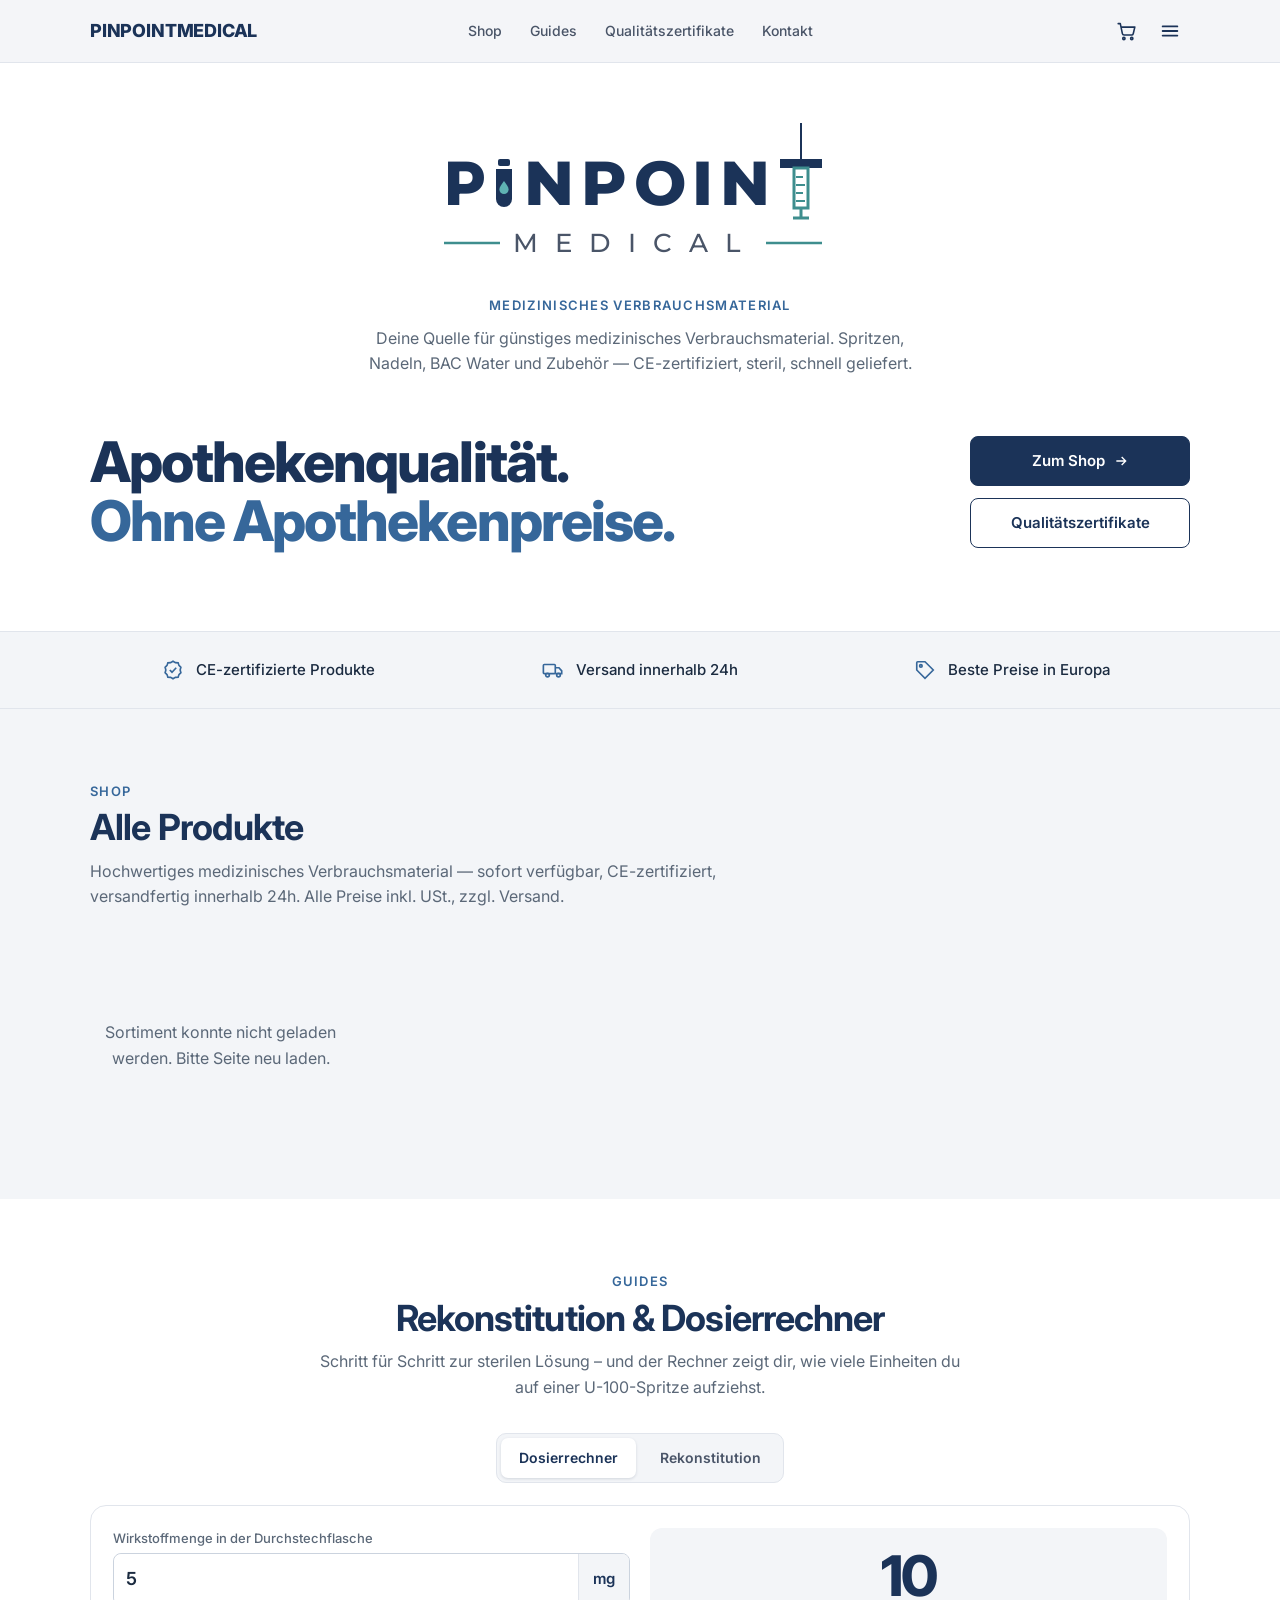
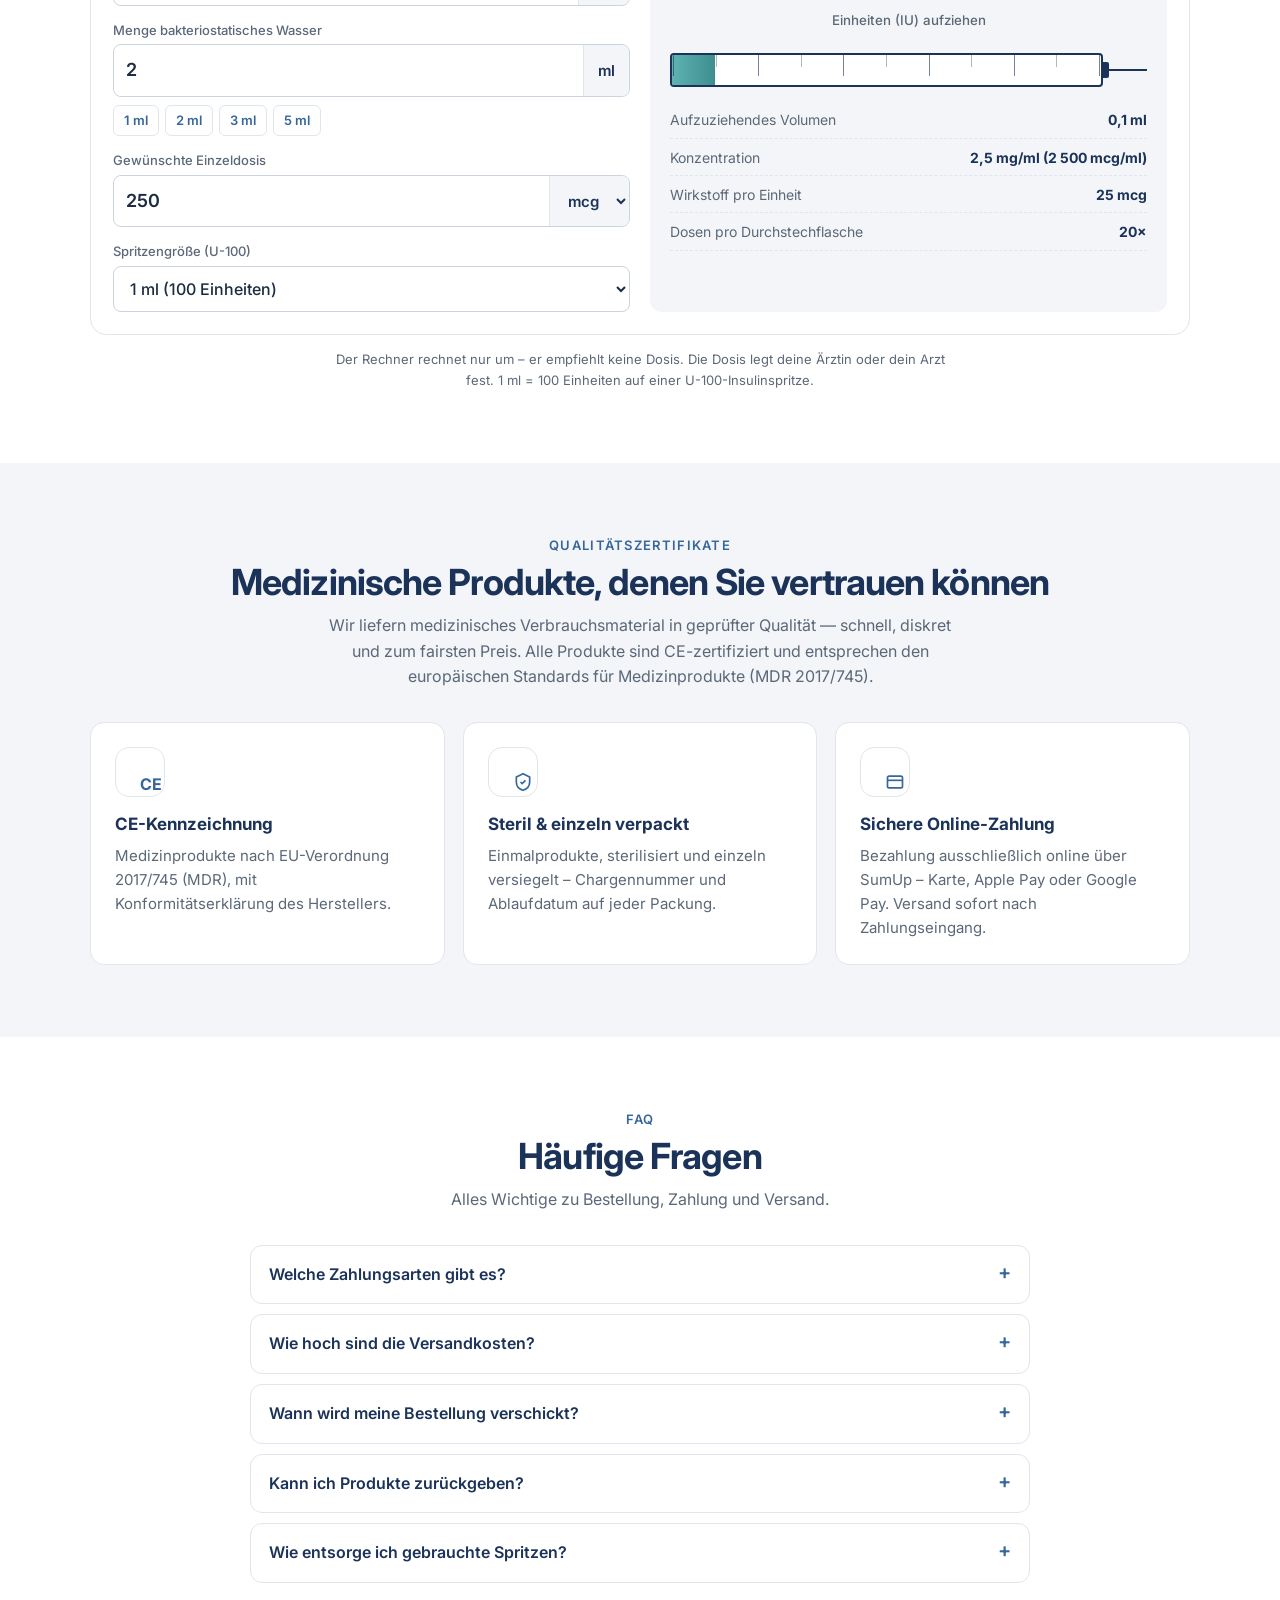
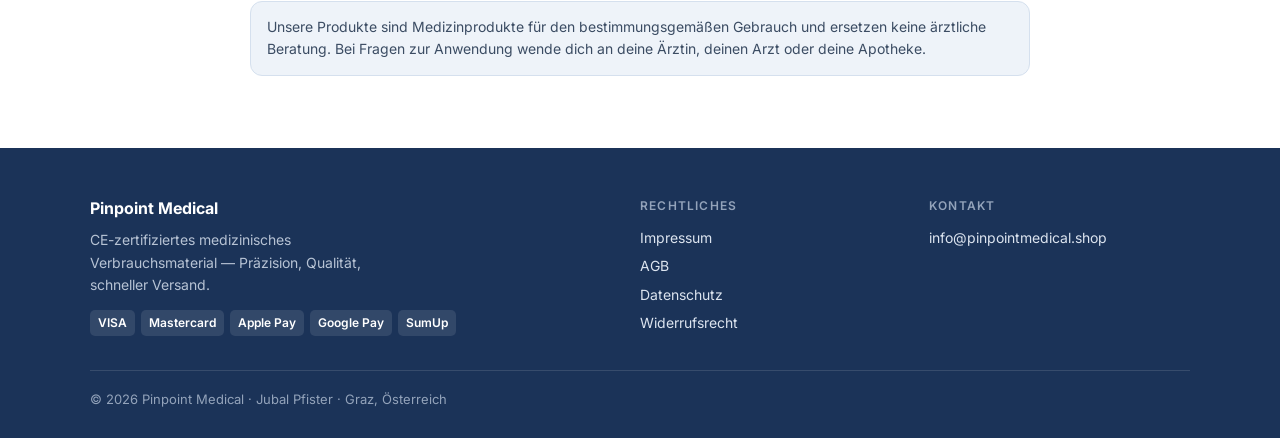
==== commit 60485032: "Shop: Menü mit Dosierrechner, Anleitung und Anmelden Co-Authored-By: Claude Opus 5.5 <noreply@anthro" ====
--- a/index.html
+++ b/index.html
@@ -2,6 +2,13 @@
 <html lang="de">
 <head>
 <meta charset="utf-8">
+<script>/* Alten Service Worker (frühere Lovable-Seite) entfernen, damit immer die aktuelle Version lädt */
+if ("serviceWorker" in navigator) navigator.serviceWorker.getRegistrations().then(rs => {
+  if (!rs.length) return;
+  Promise.all(rs.map(r => r.unregister()).concat(window.caches ? [caches.keys().then(k => Promise.all(k.map(n => caches.delete(n))))] : []))
+    .then(() => { try{ if (!sessionStorage.getItem("pm_sw_clean")){ sessionStorage.setItem("pm_sw_clean","1"); location.reload(); } }catch{} });
+}).catch(() => {});
+</script>
 <meta name="viewport" content="width=device-width, initial-scale=1">
 <title>Pinpoint Medical — CE-zertifiziertes medizinisches Verbrauchsmaterial</title>
 <meta name="description" content="Spritzen, Nadeln, BAC Water und Alkoholtupfer – CE-zertifiziert, steril, schnell geliefert. Apothekenqualität ohne Apothekenpreise.">
@@ -27,6 +34,17 @@
 .cartbtn .n{position:absolute;top:2px;right:0;background:var(--blue);color:#fff;border-radius:999px;min-width:18px;height:18px;font-size:11px;font-weight:700;display:grid;place-items:center;padding:0 5px}
 .cartbtn .n:empty,.cartbtn .n[data-z]{display:none}
 @media(max-width:720px){nav{display:none}header .wrap{grid-template-columns:1fr auto}}
+.hr{gap:4px;align-items:center}
+.menubtn{border:0;background:none;color:var(--navy);width:40px;height:40px;border-radius:10px;display:grid;place-items:center}.menubtn:hover{background:#E6EAF0}
+.mscrim{position:fixed;inset:0;background:rgba(20,40,70,.35);opacity:0;pointer-events:none;transition:opacity .2s;z-index:30}.mscrim.on{opacity:1;pointer-events:auto}
+.menu{position:fixed;top:0;right:0;width:min(320px,86%);height:100%;background:#fff;z-index:35;transform:translateX(100%);transition:transform .25s ease;display:flex;flex-direction:column;padding:16px 16px calc(20px + env(safe-area-inset-bottom))}
+.menu.on{transform:none}
+.menu .mh{display:flex;justify-content:space-between;align-items:center;margin-bottom:10px}.menu .mh b{color:var(--navy);font-weight:800}
+.menu a{display:flex;align-items:center;gap:12px;padding:13px 10px;border-radius:10px;color:var(--ink);text-decoration:none;font-weight:600;font-size:16px}
+.menu a:hover{background:var(--bg)}.menu a svg{color:var(--blue);flex:none}
+.menu .hl{background:#EEF3F9;color:var(--navy)}
+.menu hr{border:0;border-top:1px solid var(--line);margin:8px 0}
+.menu .login{margin-top:auto;background:var(--navy);color:#fff;justify-content:center}.menu .login svg{color:#fff}.menu .login:hover{background:var(--navy2)}
 /* Hero */
 .hero{text-align:center;padding:56px 0 20px}
 .logo{width:min(420px,86%);height:auto;display:block;margin:0 auto 26px}
@@ -157,7 +175,7 @@
 <header><div class="wrap">
   <a class="brand" href="#">PINPOINTMEDICAL</a>
   <nav><a href="#shop">Shop</a><a href="#guides">Guides</a><a href="#qualitaet">Qualitätszertifikate</a><a href="#kontakt">Kontakt</a></nav>
-  <div class="hr"><button class="cartbtn" id="openCart" aria-label="Warenkorb öffnen"><svg width="21" height="21" viewBox="0 0 24 24" fill="none" stroke="currentColor" stroke-width="1.8" stroke-linecap="round" stroke-linejoin="round"><circle cx="9" cy="20" r="1.3"/><circle cx="18" cy="20" r="1.3"/><path d="M2.5 3h2.4l2.4 11.4a2 2 0 0 0 2 1.6h8.4a2 2 0 0 0 2-1.5L21.5 7H6"/></svg><span class="n" id="count"></span></button></div>
+  <div class="hr"><button class="cartbtn" id="openCart" aria-label="Warenkorb öffnen"><svg width="21" height="21" viewBox="0 0 24 24" fill="none" stroke="currentColor" stroke-width="1.8" stroke-linecap="round" stroke-linejoin="round"><circle cx="9" cy="20" r="1.3"/><circle cx="18" cy="20" r="1.3"/><path d="M2.5 3h2.4l2.4 11.4a2 2 0 0 0 2 1.6h8.4a2 2 0 0 0 2-1.5L21.5 7H6"/></svg><span class="n" id="count"></span></button><button class="menubtn" id="openMenu" aria-label="Menü öffnen"><svg width="22" height="22" viewBox="0 0 24 24" fill="none" stroke="currentColor" stroke-width="2" stroke-linecap="round"><path d="M4 7h16M4 12h16M4 17h16"/></svg></button></div>
 </div></header>
 
 <main>
@@ -284,6 +302,17 @@
   <div class="copy">© <span id="yr"></span> Pinpoint Medical · Jubal Pfister · Graz, Österreich</div>
 </div></footer>
 
+<div class="mscrim" id="mscrim"></div>
+<aside class="menu" id="menu" aria-label="Menü" aria-hidden="true">
+  <div class="mh"><b>PINPOINTMEDICAL</b><button class="x" id="closeMenu" aria-label="Menü schließen">✕</button></div>
+  <a href="#shop"><svg width="20" height="20" viewBox="0 0 24 24" fill="none" stroke="currentColor" stroke-width="1.9" stroke-linecap="round" stroke-linejoin="round"><path d="M6 6h15l-1.5 9h-12z"/><circle cx="9" cy="20" r="1.3"/><circle cx="18" cy="20" r="1.3"/></svg>Shop</a>
+  <a href="#guides" data-g="rechner" class="hl"><svg width="20" height="20" viewBox="0 0 24 24" fill="none" stroke="currentColor" stroke-width="1.9" stroke-linecap="round" stroke-linejoin="round"><rect x="4" y="2" width="16" height="20" rx="2"/><path d="M8 6h8M8 11h2M12 11h2M16 11h0M8 15h2M12 15h2M8 19h2M12 19h2M16 15v4"/></svg>Dosierrechner</a>
+  <a href="#guides" data-g="rekon"><svg width="20" height="20" viewBox="0 0 24 24" fill="none" stroke="currentColor" stroke-width="1.9" stroke-linecap="round" stroke-linejoin="round"><path d="m18 2 4 4M20 4l-3 3M17 7 7 17l-3 1 1-3L15 5z"/><path d="m4 20-2 2"/></svg>Rekonstitution – Anleitung</a>
+  <a href="#qualitaet"><svg width="20" height="20" viewBox="0 0 24 24" fill="none" stroke="currentColor" stroke-width="1.9" stroke-linecap="round" stroke-linejoin="round"><path d="M12 2 4 6v6c0 5 3.5 8.5 8 10 4.5-1.5 8-5 8-10V6z"/><path d="m9 12 2 2 4-4"/></svg>Qualitätszertifikate</a>
+  <a href="#faq"><svg width="20" height="20" viewBox="0 0 24 24" fill="none" stroke="currentColor" stroke-width="1.9" stroke-linecap="round" stroke-linejoin="round"><circle cx="12" cy="12" r="10"/><path d="M9.1 9a3 3 0 0 1 5.8 1c0 2-3 3-3 3M12 17h0"/></svg>Häufige Fragen</a>
+  <a href="#kontakt"><svg width="20" height="20" viewBox="0 0 24 24" fill="none" stroke="currentColor" stroke-width="1.9" stroke-linecap="round" stroke-linejoin="round"><rect x="2" y="4" width="20" height="16" rx="2"/><path d="m2 7 10 6 10-6"/></svg>Kontakt</a>
+  <a href="/admin.html" class="login"><svg width="20" height="20" viewBox="0 0 24 24" fill="none" stroke="currentColor" stroke-width="1.9" stroke-linecap="round" stroke-linejoin="round"><path d="M20 21v-2a4 4 0 0 0-4-4H8a4 4 0 0 0-4 4v2"/><circle cx="12" cy="7" r="4"/></svg>Anmelden</a>
+</aside>
 <div class="scrim" id="scrim"></div>
 <aside class="drawer" id="drawer" aria-label="Warenkorb" aria-hidden="true">
   <div class="d-head"><h2 id="dTitle">Warenkorb</h2><button class="x" id="closeCart" aria-label="Schließen">✕</button></div>
@@ -325,6 +354,7 @@
 const ICONS = {
   "Lösungen": `<svg width="70" height="70" viewBox="0 0 64 64" fill="none" stroke="currentColor" stroke-width="2.4" stroke-linejoin="round"><rect x="24" y="6" width="16" height="8" rx="2" fill="currentColor"/><path d="M26 14v5c-6 2-8 6-8 12v21a6 6 0 0 0 6 6h16a6 6 0 0 0 6-6V31c0-6-2-10-8-12v-5"/><rect x="22" y="36" width="20" height="13" rx="2" class="acc" stroke="currentColor"/><path class="acc" d="M32 39.5c-2 2.6-3 4-3 5.2a3 3 0 0 0 6 0c0-1.2-1-2.6-3-5.2z" fill="currentColor" stroke="none"/></svg>`,
   "Spritzen": `<svg width="76" height="76" viewBox="0 0 64 64" fill="none" stroke="currentColor" stroke-width="2.4" stroke-linecap="round"><path d="m44 8 12 12M50 14l-6 6"/><path d="M47 17 19 45l-7 1 1-7 28-28z"/><path d="m13 51-7 7" class="acc"/><path d="m27 31 3 3M33 25l3 3M21 37l3 3" class="acc"/></svg>`,
+  "Pens": `<svg width="80" height="80" viewBox="0 0 64 64" fill="none" stroke="currentColor" stroke-width="2.4" stroke-linejoin="round" stroke-linecap="round"><path d="M44 12 52 20 26 46 18 38z"/><path d="M38 18l8 8" opacity=".35"/><rect class="acc" x="27" y="31" width="8" height="5" rx="1" transform="rotate(-45 31 33.5)" fill="currentColor" stroke="none"/><path d="M18 38l-3 3 8 8 3-3M15 41l-5 5 8 8 5-5" /><path class="acc" d="m10 54-4 4"/><path d="M48 8l8 8"/></svg>`,
   "Desinfektion": `<svg width="70" height="70" viewBox="0 0 64 64" fill="none" stroke="currentColor" stroke-width="2.4" stroke-linejoin="round"><rect x="10" y="16" width="44" height="32" rx="4"/><path d="M10 16l6 6M54 16l-6 6M10 48l6-6M54 48l-6-6" opacity=".35"/><path class="acc" d="M32 26v12M26 32h12"/></svg>`
 };
 const icon = k => ICONS[k] || ICONS["Desinfektion"];
@@ -530,6 +560,14 @@
 $("ftMail").textContent = CONFIG.email; $("ftMail").href = "mailto:" + CONFIG.email;
 
 /* Guides: Tabs + Dosierrechner */
+/* Menü */
+function openMenu(){ $("menu").classList.add("on"); $("mscrim").classList.add("on"); $("menu").setAttribute("aria-hidden","false"); }
+function closeMenu(){ $("menu").classList.remove("on"); $("mscrim").classList.remove("on"); $("menu").setAttribute("aria-hidden","true"); }
+function guideTab(g){ document.querySelectorAll(".gtabs button").forEach(b => b.classList.toggle("on", b.dataset.g === g)); document.querySelectorAll(".gpanel").forEach(p => p.hidden = p.id !== "g-" + g); }
+$("openMenu").onclick = openMenu; $("closeMenu").onclick = closeMenu; $("mscrim").onclick = closeMenu;
+$("menu").addEventListener("click", e => { const a = e.target.closest("a"); if (!a) return; if (a.dataset.g) guideTab(a.dataset.g); closeMenu(); });
+document.addEventListener("keydown", e => { if (e.key === "Escape") closeMenu(); });
+if (location.hash === "#rechner"){ guideTab("rechner"); setTimeout(() => $("guides").scrollIntoView(), 50); }
 document.querySelector(".gtabs").onclick = e => { const g = e.target.dataset.g; if (!g) return;
   document.querySelectorAll(".gtabs button").forEach(b => b.classList.toggle("on", b.dataset.g === g));
   document.querySelectorAll(".gpanel").forEach(p => p.hidden = p.id !== "g-" + g); };
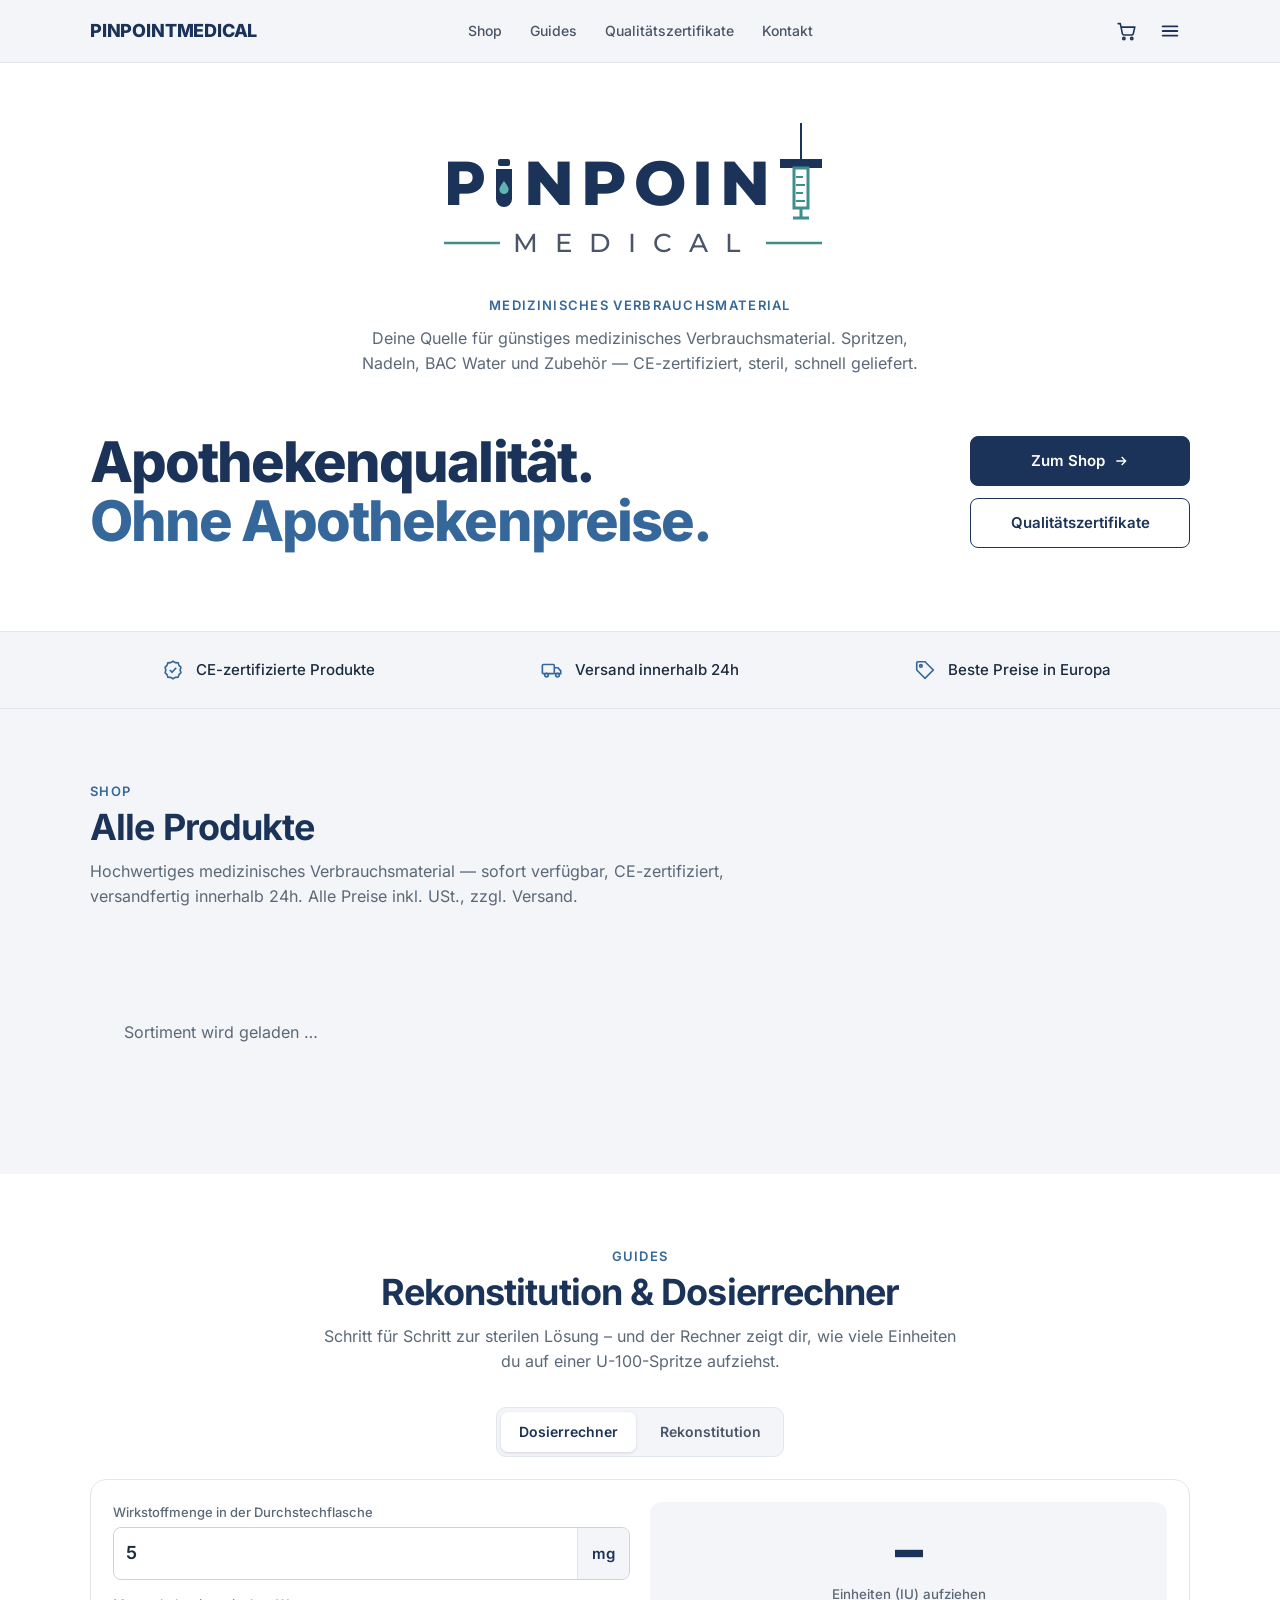
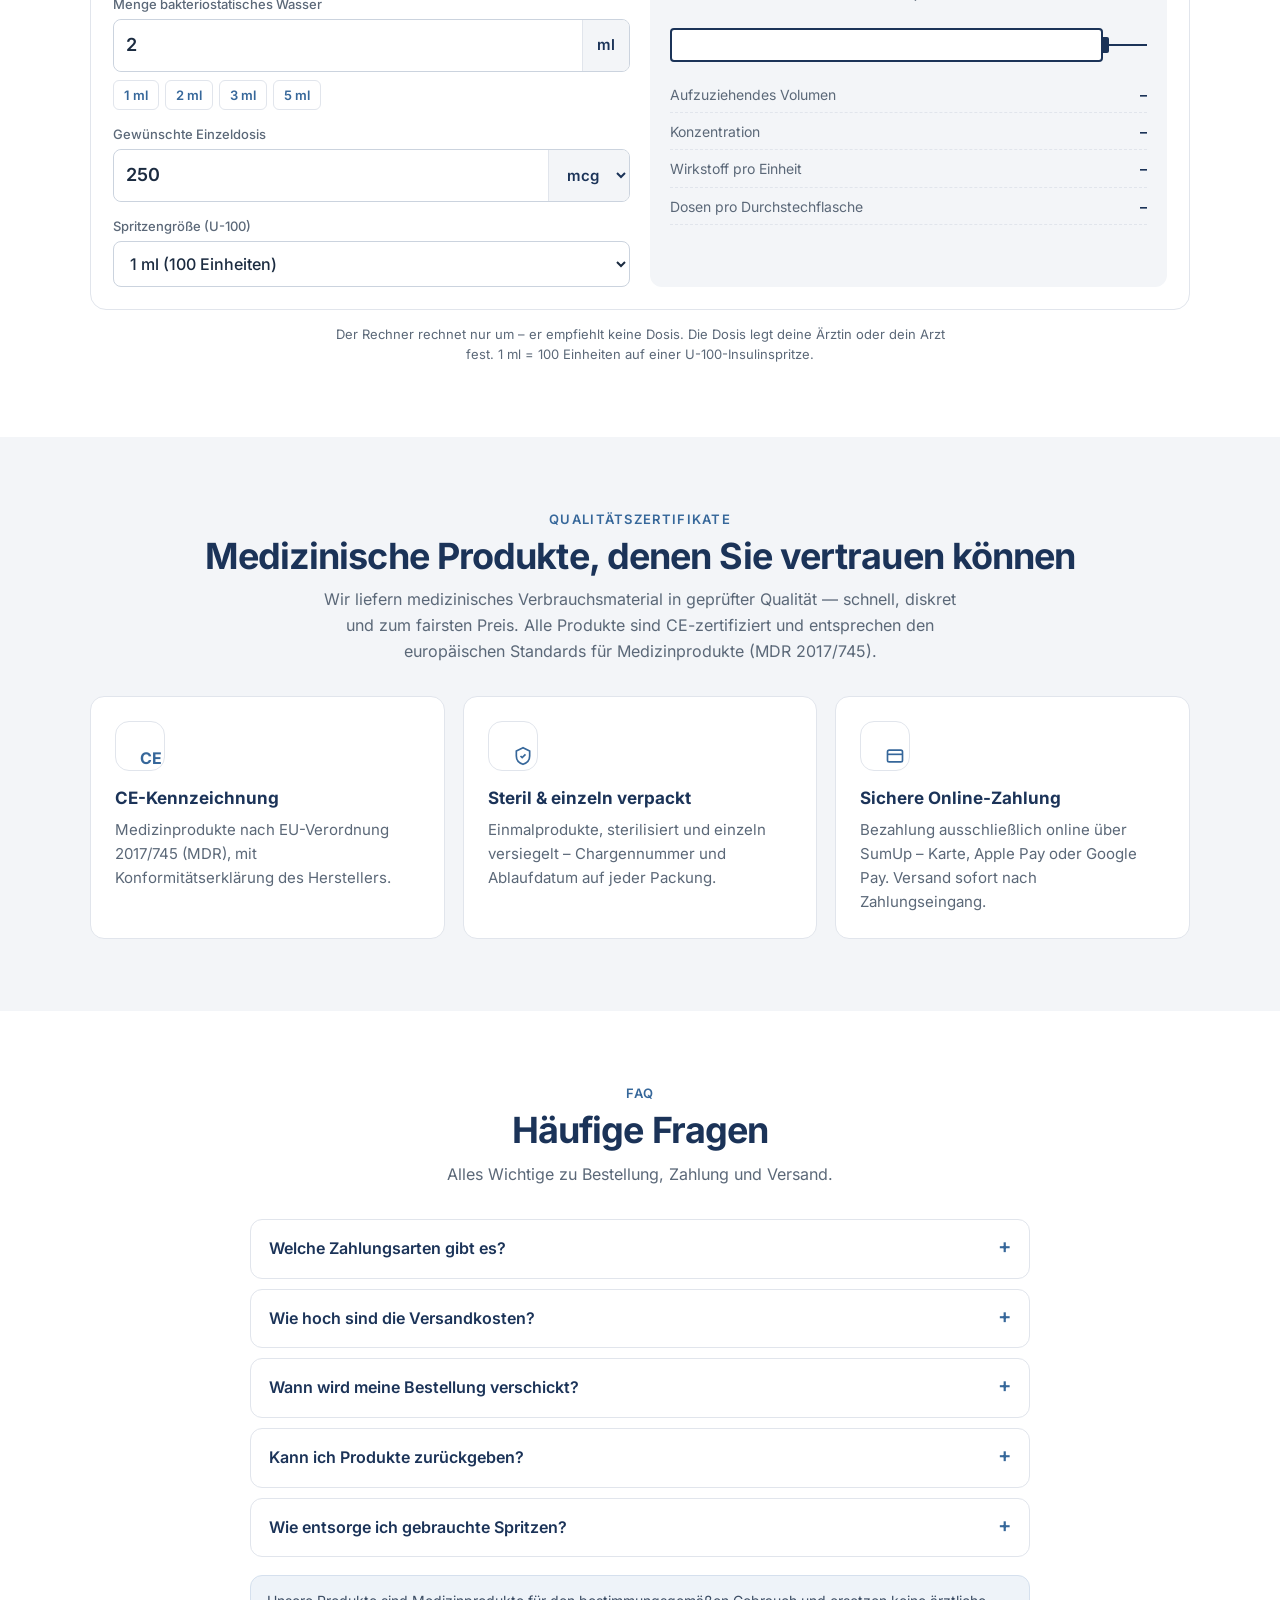
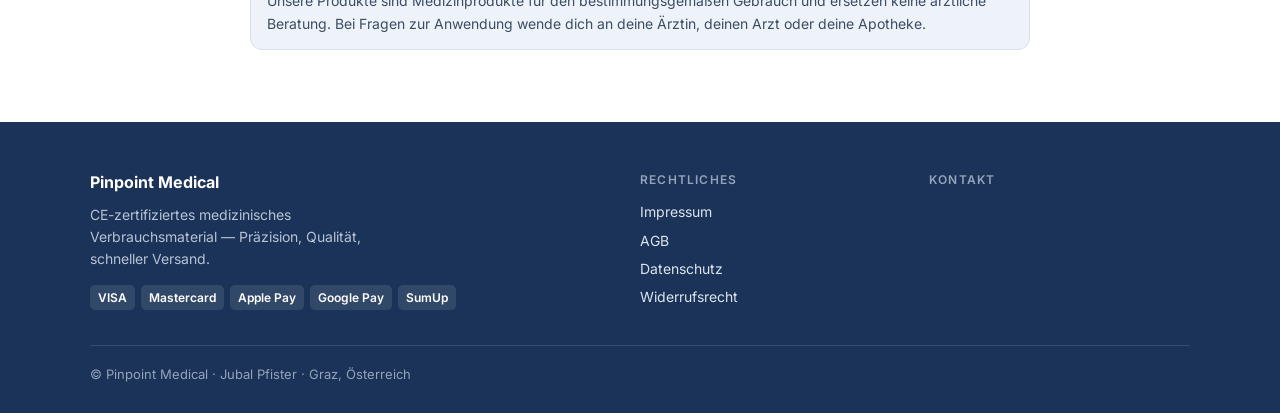
==== commit dc1fc4be: "Deep Check: Schriften selbst gehostet, Impressum ohne UID-Platzhalter, Datenschutz (Resend, Cloudfla" ====
--- a/index.html
+++ b/index.html
@@ -13,9 +13,20 @@
 <title>Pinpoint Medical — CE-zertifiziertes medizinisches Verbrauchsmaterial</title>
 <meta name="description" content="Spritzen, Nadeln, BAC Water und Alkoholtupfer – CE-zertifiziert, steril, schnell geliefert. Apothekenqualität ohne Apothekenpreise.">
 <meta name="theme-color" content="#1B3358">
+<link rel="canonical" href="https://pinpointmedical.shop/">
+<meta property="og:type" content="website">
+<meta property="og:site_name" content="Pinpoint Medical">
+<meta property="og:locale" content="de_AT">
+<meta property="og:url" content="https://pinpointmedical.shop/">
+<meta property="og:title" content="Pinpoint Medical – Apothekenqualität ohne Apothekenpreise">
+<meta property="og:description" content="Spritzen, Nadeln, BAC Water und Alkoholtupfer – CE-zertifiziert, steril, schnell geliefert.">
+<meta property="og:image" content="https://pinpointmedical.shop/og.png">
+<meta property="og:image:width" content="1200"><meta property="og:image:height" content="630">
+<meta name="twitter:card" content="summary_large_image">
+<link rel="apple-touch-icon" href="/apple-touch-icon.png">
 <link rel="icon" href="data:image/svg+xml,%3Csvg xmlns='http://www.w3.org/2000/svg' viewBox='0 0 32 32'%3E%3Crect width='32' height='32' rx='7' fill='%231B3358'/%3E%3Crect x='13' y='5' width='6' height='4' rx='1' fill='%23fff'/%3E%3Cpath d='M12 11h8v13a4 4 0 0 1-8 0z' fill='%23fff'/%3E%3Cpath d='M16 15c-1.6 2.2-2.4 3.4-2.4 4.4a2.4 2.4 0 0 0 4.8 0c0-1-.8-2.2-2.4-4.4z' fill='%233E8E8E'/%3E%3C/svg%3E">
-<link rel="preconnect" href="https://fonts.googleapis.com"><link rel="preconnect" href="https://fonts.gstatic.com" crossorigin>
-<link href="https://fonts.googleapis.com/css2?family=Inter:wght@400;500;600;700;800&family=Montserrat:wght@500;800&display=swap" rel="stylesheet">
+<link rel="preload" href="/fonts/inter-latin-wght-normal.woff2" as="font" type="font/woff2" crossorigin>
+<link rel="stylesheet" href="/fonts/fonts.css">
 <style>
 :root{--navy:#1B3358;--navy2:#142846;--blue:#36679A;--teal:#3E8E8E;--ink:#1B2B40;--muted:#5B6878;--line:#E1E5EC;--bg:#F3F5F8;--card:#fff;--ok:#1C7C4A;--err:#B3261E;--r:14px}
 *{box-sizing:border-box}html{scroll-behavior:smooth}
@@ -311,7 +322,7 @@
   <a href="#qualitaet"><svg width="20" height="20" viewBox="0 0 24 24" fill="none" stroke="currentColor" stroke-width="1.9" stroke-linecap="round" stroke-linejoin="round"><path d="M12 2 4 6v6c0 5 3.5 8.5 8 10 4.5-1.5 8-5 8-10V6z"/><path d="m9 12 2 2 4-4"/></svg>Qualitätszertifikate</a>
   <a href="#faq"><svg width="20" height="20" viewBox="0 0 24 24" fill="none" stroke="currentColor" stroke-width="1.9" stroke-linecap="round" stroke-linejoin="round"><circle cx="12" cy="12" r="10"/><path d="M9.1 9a3 3 0 0 1 5.8 1c0 2-3 3-3 3M12 17h0"/></svg>Häufige Fragen</a>
   <a href="#kontakt"><svg width="20" height="20" viewBox="0 0 24 24" fill="none" stroke="currentColor" stroke-width="1.9" stroke-linecap="round" stroke-linejoin="round"><rect x="2" y="4" width="20" height="16" rx="2"/><path d="m2 7 10 6 10-6"/></svg>Kontakt</a>
-  <a href="/admin.html" class="login"><svg width="20" height="20" viewBox="0 0 24 24" fill="none" stroke="currentColor" stroke-width="1.9" stroke-linecap="round" stroke-linejoin="round"><path d="M20 21v-2a4 4 0 0 0-4-4H8a4 4 0 0 0-4 4v2"/><circle cx="12" cy="7" r="4"/></svg>Anmelden</a>
+  <a href="/admin" class="login"><svg width="20" height="20" viewBox="0 0 24 24" fill="none" stroke="currentColor" stroke-width="1.9" stroke-linecap="round" stroke-linejoin="round"><path d="M20 21v-2a4 4 0 0 0-4-4H8a4 4 0 0 0-4 4v2"/><circle cx="12" cy="7" r="4"/></svg>Anmelden</a>
 </aside>
 <div class="scrim" id="scrim"></div>
 <aside class="drawer" id="drawer" aria-label="Warenkorb" aria-hidden="true">
@@ -333,7 +344,7 @@
     email: "info@pinpointmedical.shop",
     gegenstand: "Einzelhandel mit medizinischen Verbrauchsmaterialien (Einwegspritzen, Nadeln, Zubehör)",
     gewerbe: "Handelsgewerbe, Gewerbebehörde: Magistrat Graz",
-    uid: "[UID-Nummer, falls vorhanden]",
+    uid: ""  // UID-Nummer eintragen, sobald vorhanden – leer = Zeile wird nicht angezeigt,
     kammer: "Wirtschaftskammer Steiermark"
   }
 };
@@ -533,7 +544,7 @@
     <h3>Betreiber des Webshops</h3><p>${I.name}<br>${I.address}</p>
     <h3>Kontakt</h3><p>E-Mail: ${I.email}<br>Website: www.pinpointmedical.shop</p>
     <h3>Unternehmensgegenstand</h3><p>${I.gegenstand}</p>
-    <h3>Gewerbe</h3><p>${I.gewerbe}<br>UID: ${I.uid}<br>Mitglied der ${I.kammer}<br>Anwendbare Rechtsvorschriften: Gewerbeordnung (GewO 1994), abrufbar unter ris.bka.gv.at</p>
+    <h3>Gewerbe</h3><p>${I.gewerbe}<br>${I.uid ? `UID: ${I.uid}<br>` : ""}Mitglied der ${I.kammer}<br>Anwendbare Rechtsvorschriften: Gewerbeordnung (GewO 1994), abrufbar unter ris.bka.gv.at</p>
     <h3>Haftungsausschluss</h3><p>Die Inhalte dieser Website wurden mit größtmöglicher Sorgfalt erstellt. Für Richtigkeit, Vollständigkeit und Aktualität übernimmt der Betreiber keine Gewähr. Die angebotenen Medizinprodukte dienen ausschließlich dem bestimmungsgemäßen Gebrauch.</p>`,
   agb: `<h2>AGB</h2>
     <h3>Geltungsbereich</h3><p>Diese Bedingungen gelten für alle Bestellungen bei Pinpoint Medical (${I.name}) über pinpointmedical.shop.</p>
@@ -549,6 +560,8 @@
   datenschutz: `<h2>Datenschutzerklärung</h2>
     <p>Bestellung: Wir verarbeiten Name, E-Mail, optional Telefonnummer, Lieferadresse und bestellte Produkte zur Abwicklung und zum Versand (Art. 6 Abs. 1 lit. b DSGVO).</p>
     <p>Speicherung: Bestellungen liegen in unserer Datenbank (Auftragsverarbeiter: Supabase Inc.). Belegdaten bewahren wir 7 Jahre auf (§ 132 BAO).</p>
+    <p>E-Mails: Bestellbestätigung und Versandinfo versenden wir über Resend Inc. (Auftragsverarbeiter). Dafür werden deine E-Mail-Adresse, dein Name und die Bestelldaten übermittelt.</p>
+    <p>Hosting: Die Website wird über Cloudflare Inc. ausgeliefert; dabei wird technisch bedingt deine IP-Adresse verarbeitet (Art. 6 Abs. 1 lit. f DSGVO). Schriften liegen auf unserem eigenen Server, es besteht keine Verbindung zu Google.</p>
     <p>Zahlung: Die Zahlung wickelt SumUp Limited ab. Deine Kartendaten gibst du direkt bei SumUp ein; wir sehen sie nicht.</p>
     <p>Versand: Name und Adresse geben wir an das Versandunternehmen weiter.</p>
     <p>Lokal gespeichert: Warenkorb und – nur wenn du es auswählst – deine Kontaktdaten bleiben in deinem Browser. Keine Tracking-Cookies.</p>
--- a/fonts/fonts.css
+++ b/fonts/fonts.css
@@ -0,0 +1,5 @@
+/* Selbst gehostete Schriften (keine Verbindung zu Google) */
+@font-face{font-family:'Inter';font-style:normal;font-display:swap;font-weight:100 900;src:url(/fonts/inter-latin-ext-wght-normal.woff2) format('woff2');unicode-range:U+0100-02BA,U+02BD-02C5,U+02C7-02CC,U+02CE-02D7,U+02DD-02FF,U+0304,U+0308,U+0329,U+1D00-1DBF,U+1E00-1E9F,U+1EF2-1EFF,U+2020,U+20A0-20AB,U+20AD-20C0,U+2113,U+2C60-2C7F,U+A720-A7FF}
+@font-face{font-family:'Inter';font-style:normal;font-display:swap;font-weight:100 900;src:url(/fonts/inter-latin-wght-normal.woff2) format('woff2');unicode-range:U+0000-00FF,U+0131,U+0152-0153,U+02BB-02BC,U+02C6,U+02DA,U+02DC,U+0304,U+0308,U+0329,U+2000-206F,U+20AC,U+2122,U+2191,U+2193,U+2212,U+2215,U+FEFF,U+FFFD}
+@font-face{font-family:'Montserrat';font-style:normal;font-display:swap;font-weight:100 900;src:url(/fonts/montserrat-latin-ext-wght-normal.woff2) format('woff2');unicode-range:U+0100-02BA,U+02BD-02C5,U+02C7-02CC,U+02CE-02D7,U+02DD-02FF,U+0304,U+0308,U+0329,U+1D00-1DBF,U+1E00-1E9F,U+1EF2-1EFF,U+2020,U+20A0-20AB,U+20AD-20C0,U+2113,U+2C60-2C7F,U+A720-A7FF}
+@font-face{font-family:'Montserrat';font-style:normal;font-display:swap;font-weight:100 900;src:url(/fonts/montserrat-latin-wght-normal.woff2) format('woff2');unicode-range:U+0000-00FF,U+0131,U+0152-0153,U+02BB-02BC,U+02C6,U+02DA,U+02DC,U+0304,U+0308,U+0329,U+2000-206F,U+20AC,U+2122,U+2191,U+2193,U+2212,U+2215,U+FEFF,U+FFFD}
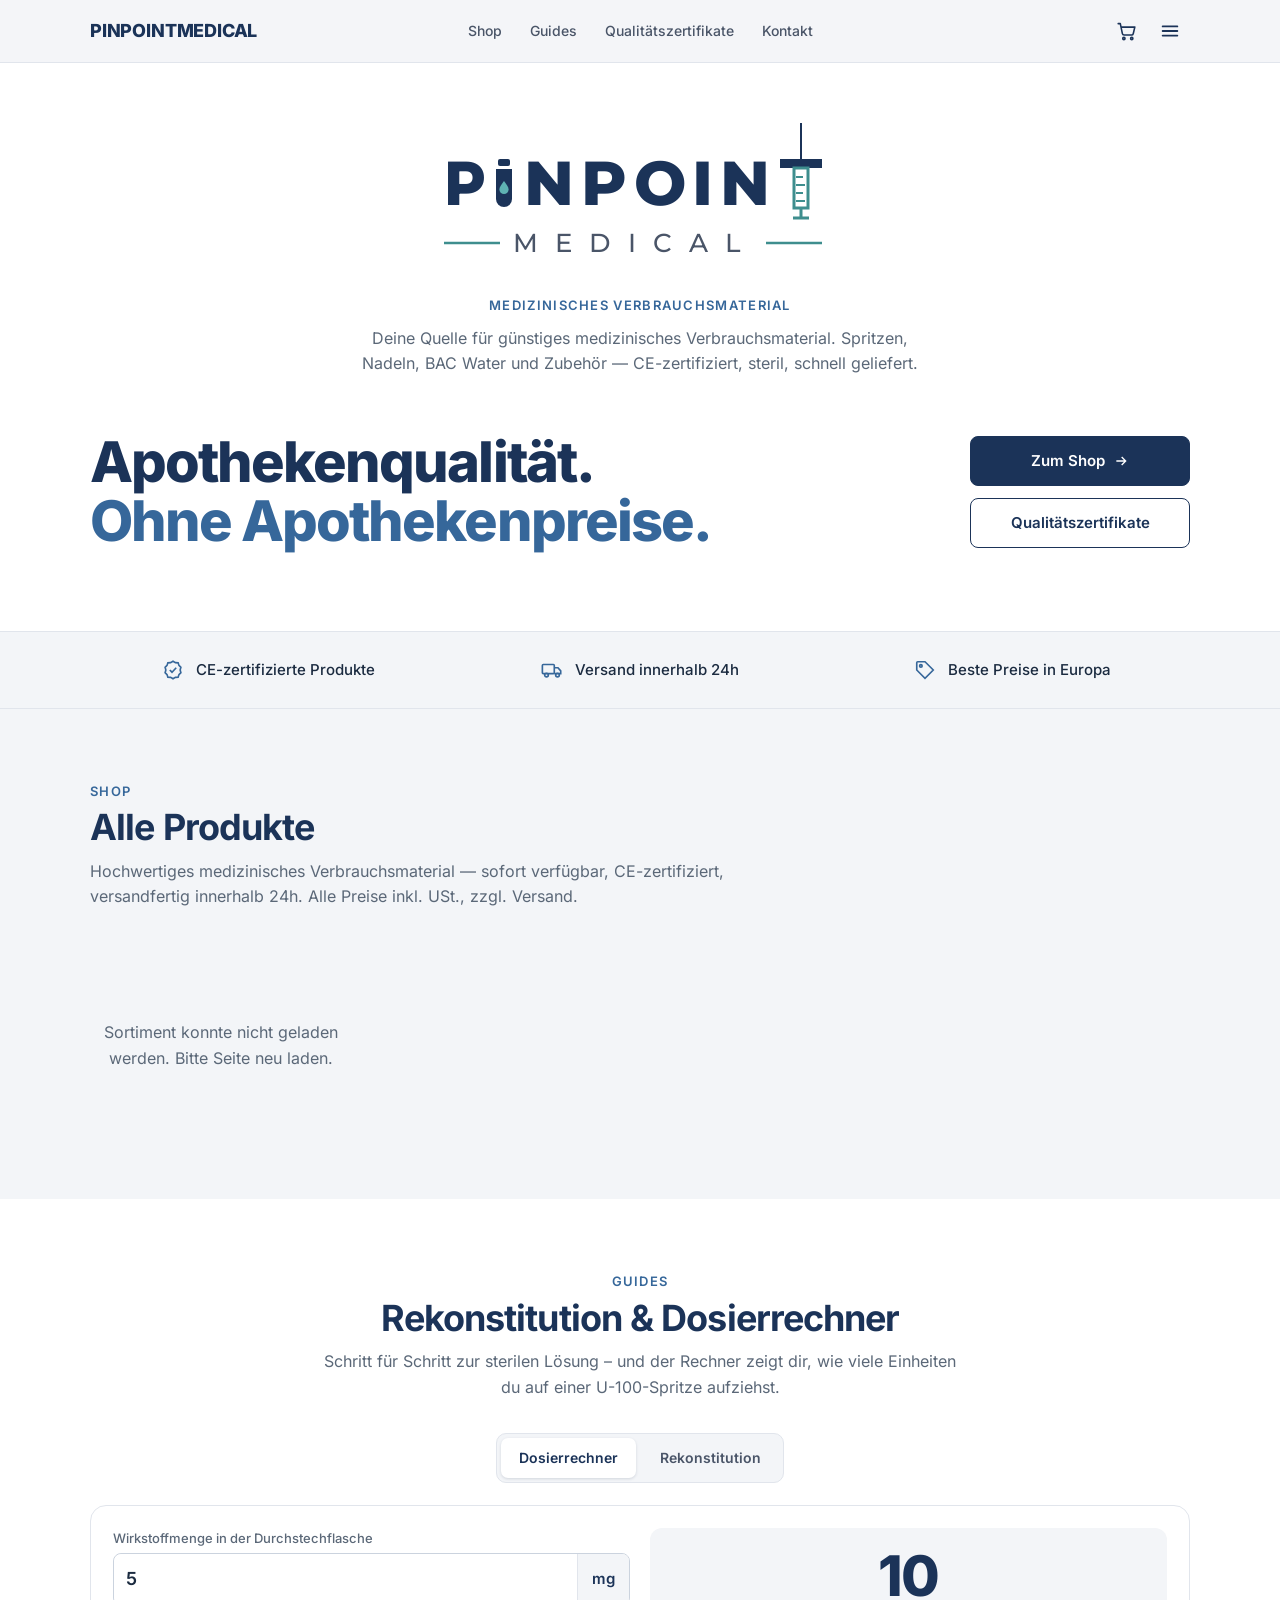
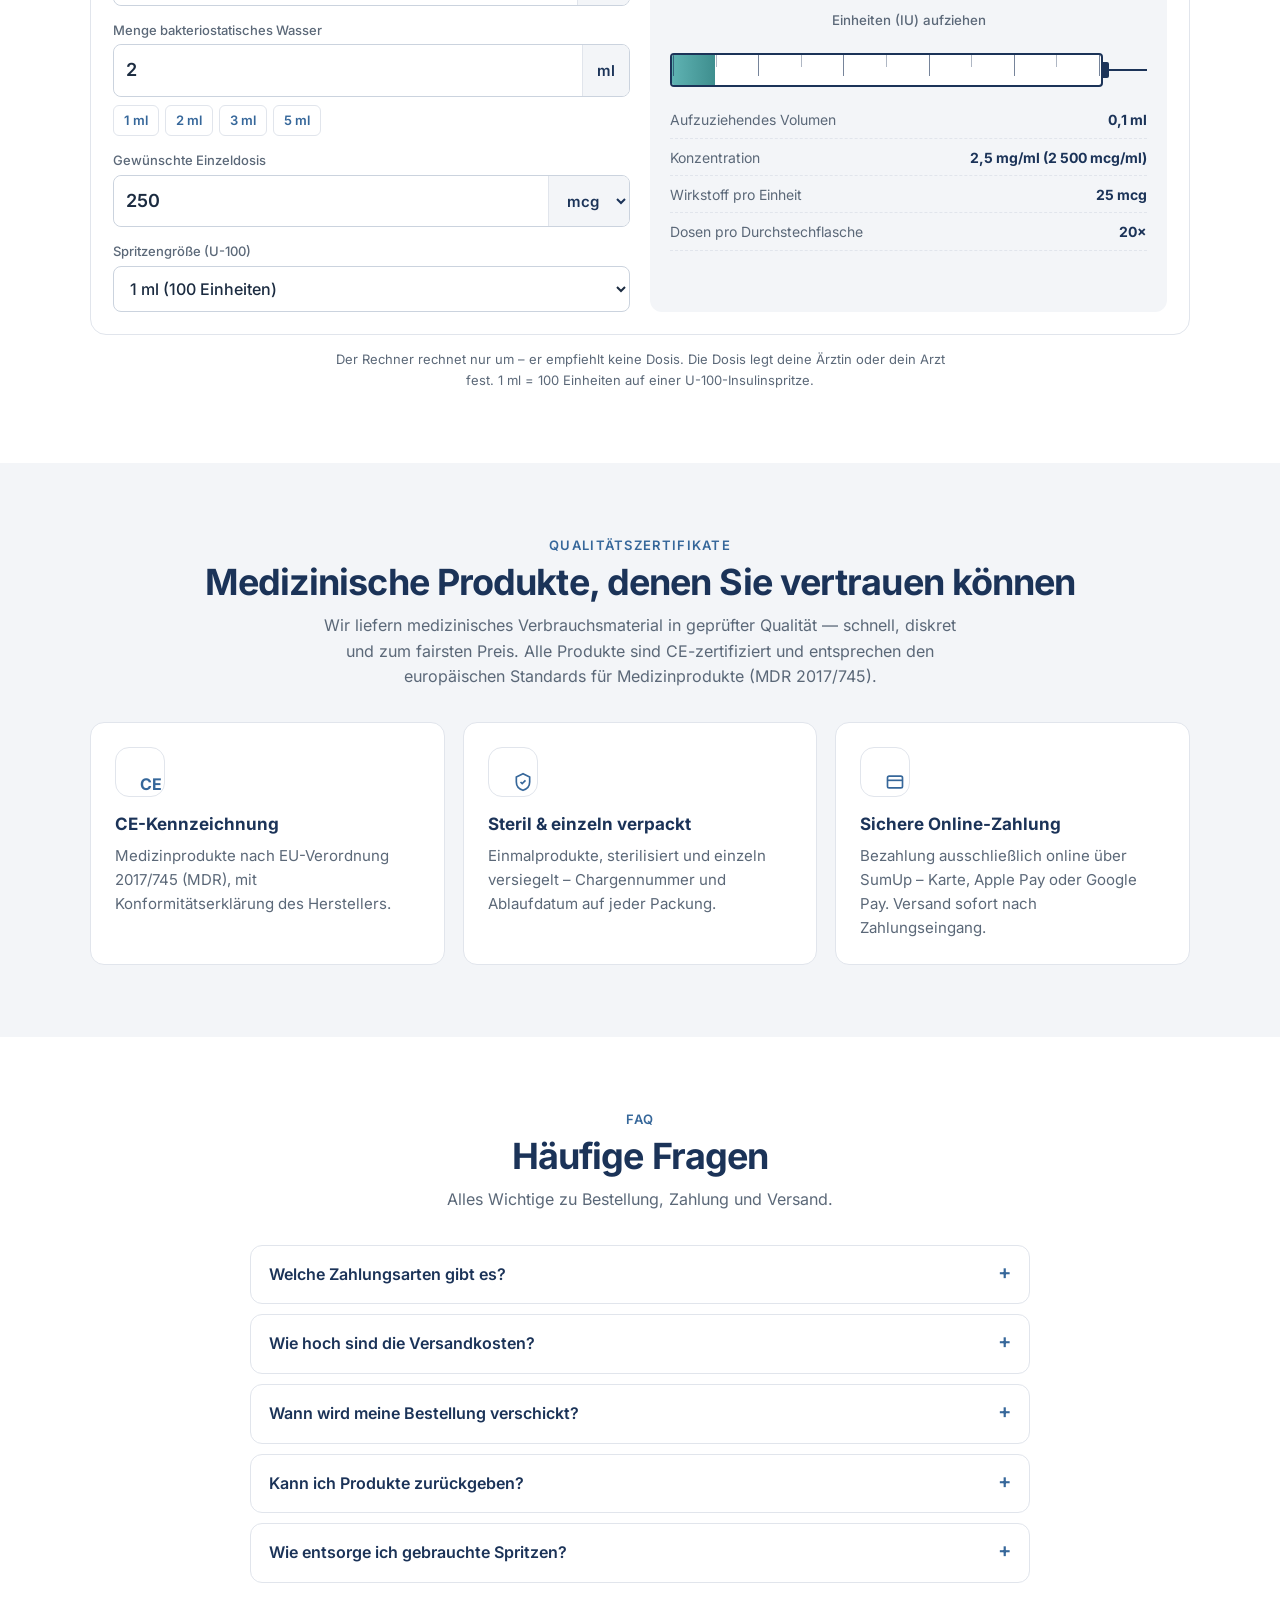
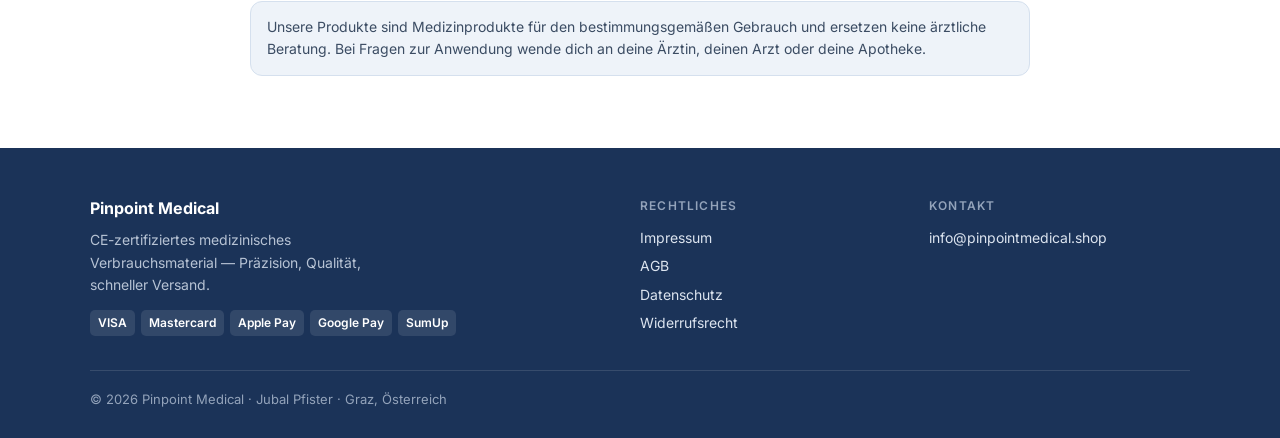
==== commit 859ec57b: "Fix: Syntaxfehler in CONFIG (Komma im Kommentar) – Shop-Script lief nicht, Sortiment lud nicht Co-Au" ====
--- a/index.html
+++ b/index.html
@@ -344,7 +344,7 @@
     email: "info@pinpointmedical.shop",
     gegenstand: "Einzelhandel mit medizinischen Verbrauchsmaterialien (Einwegspritzen, Nadeln, Zubehör)",
     gewerbe: "Handelsgewerbe, Gewerbebehörde: Magistrat Graz",
-    uid: ""  // UID-Nummer eintragen, sobald vorhanden – leer = Zeile wird nicht angezeigt,
+    uid: "",  // UID-Nummer eintragen, sobald vorhanden – leer = Zeile wird nicht angezeigt
     kammer: "Wirtschaftskammer Steiermark"
   }
 };
